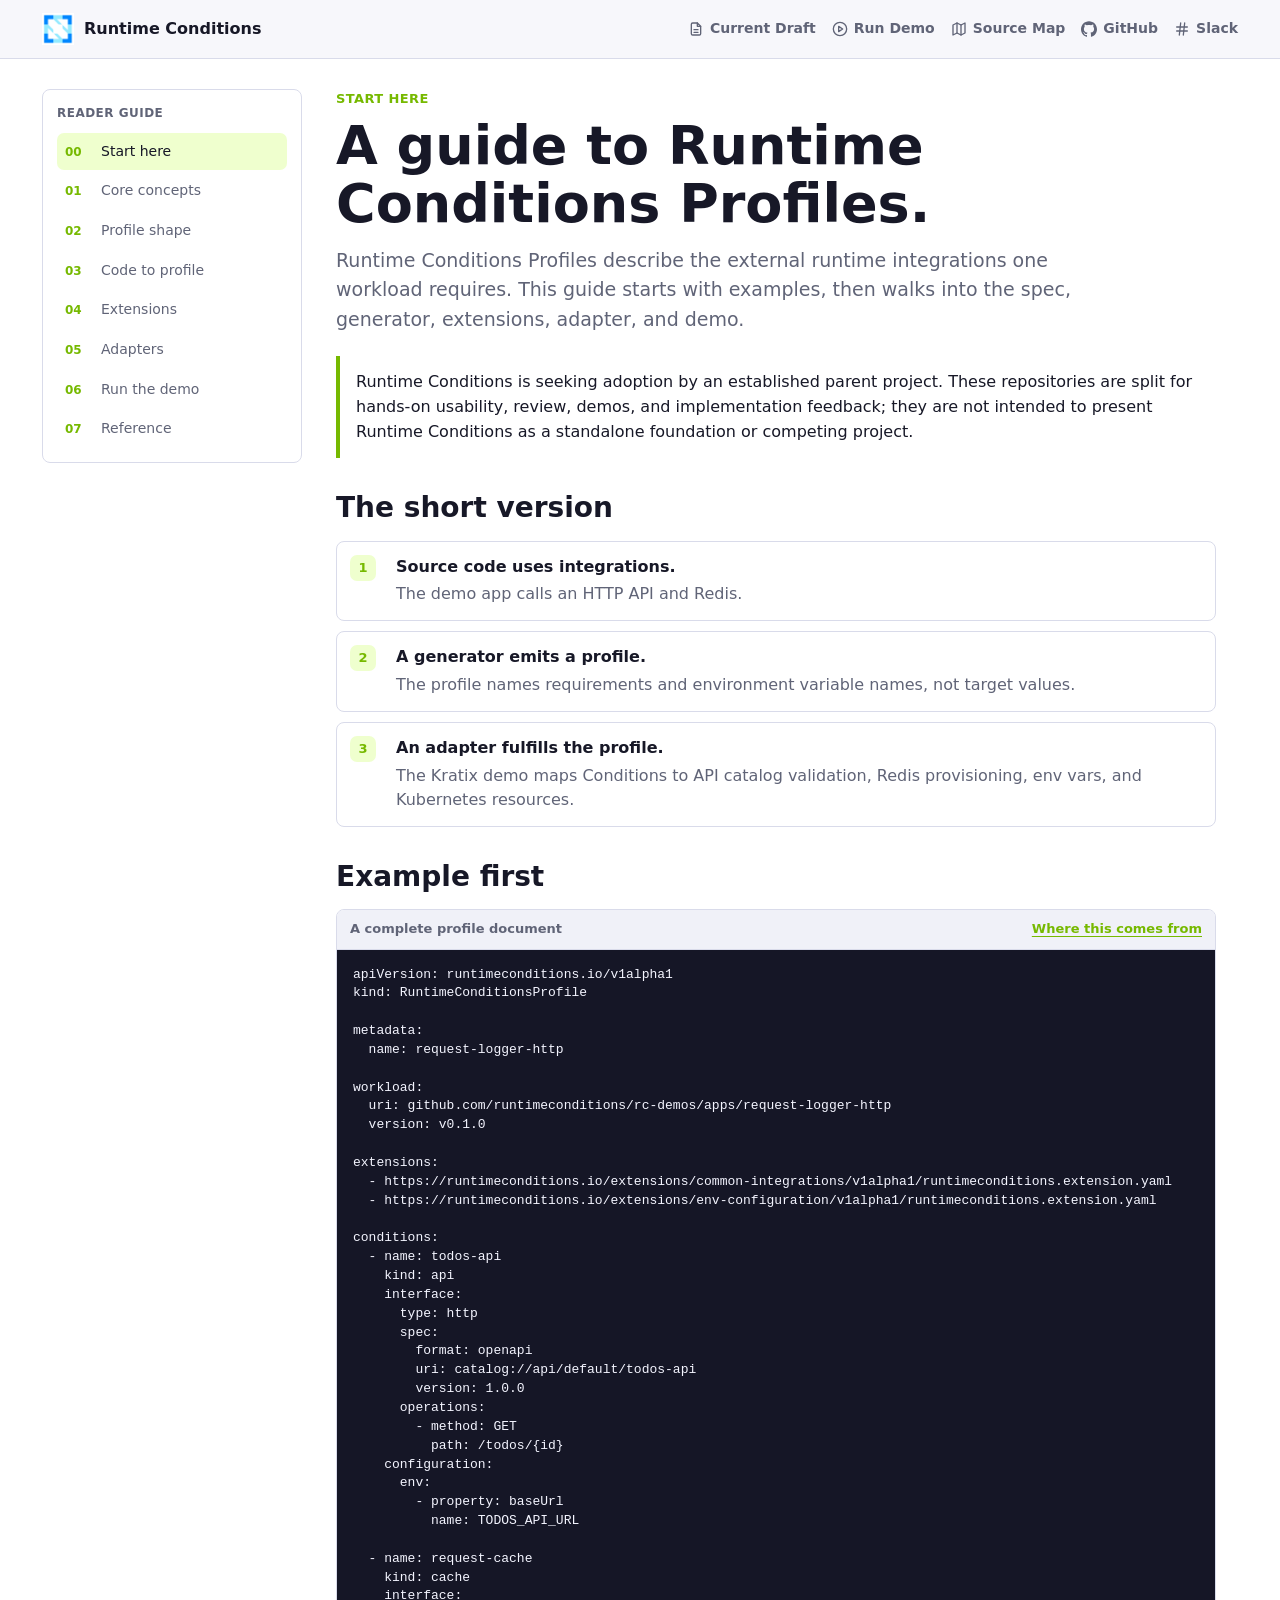
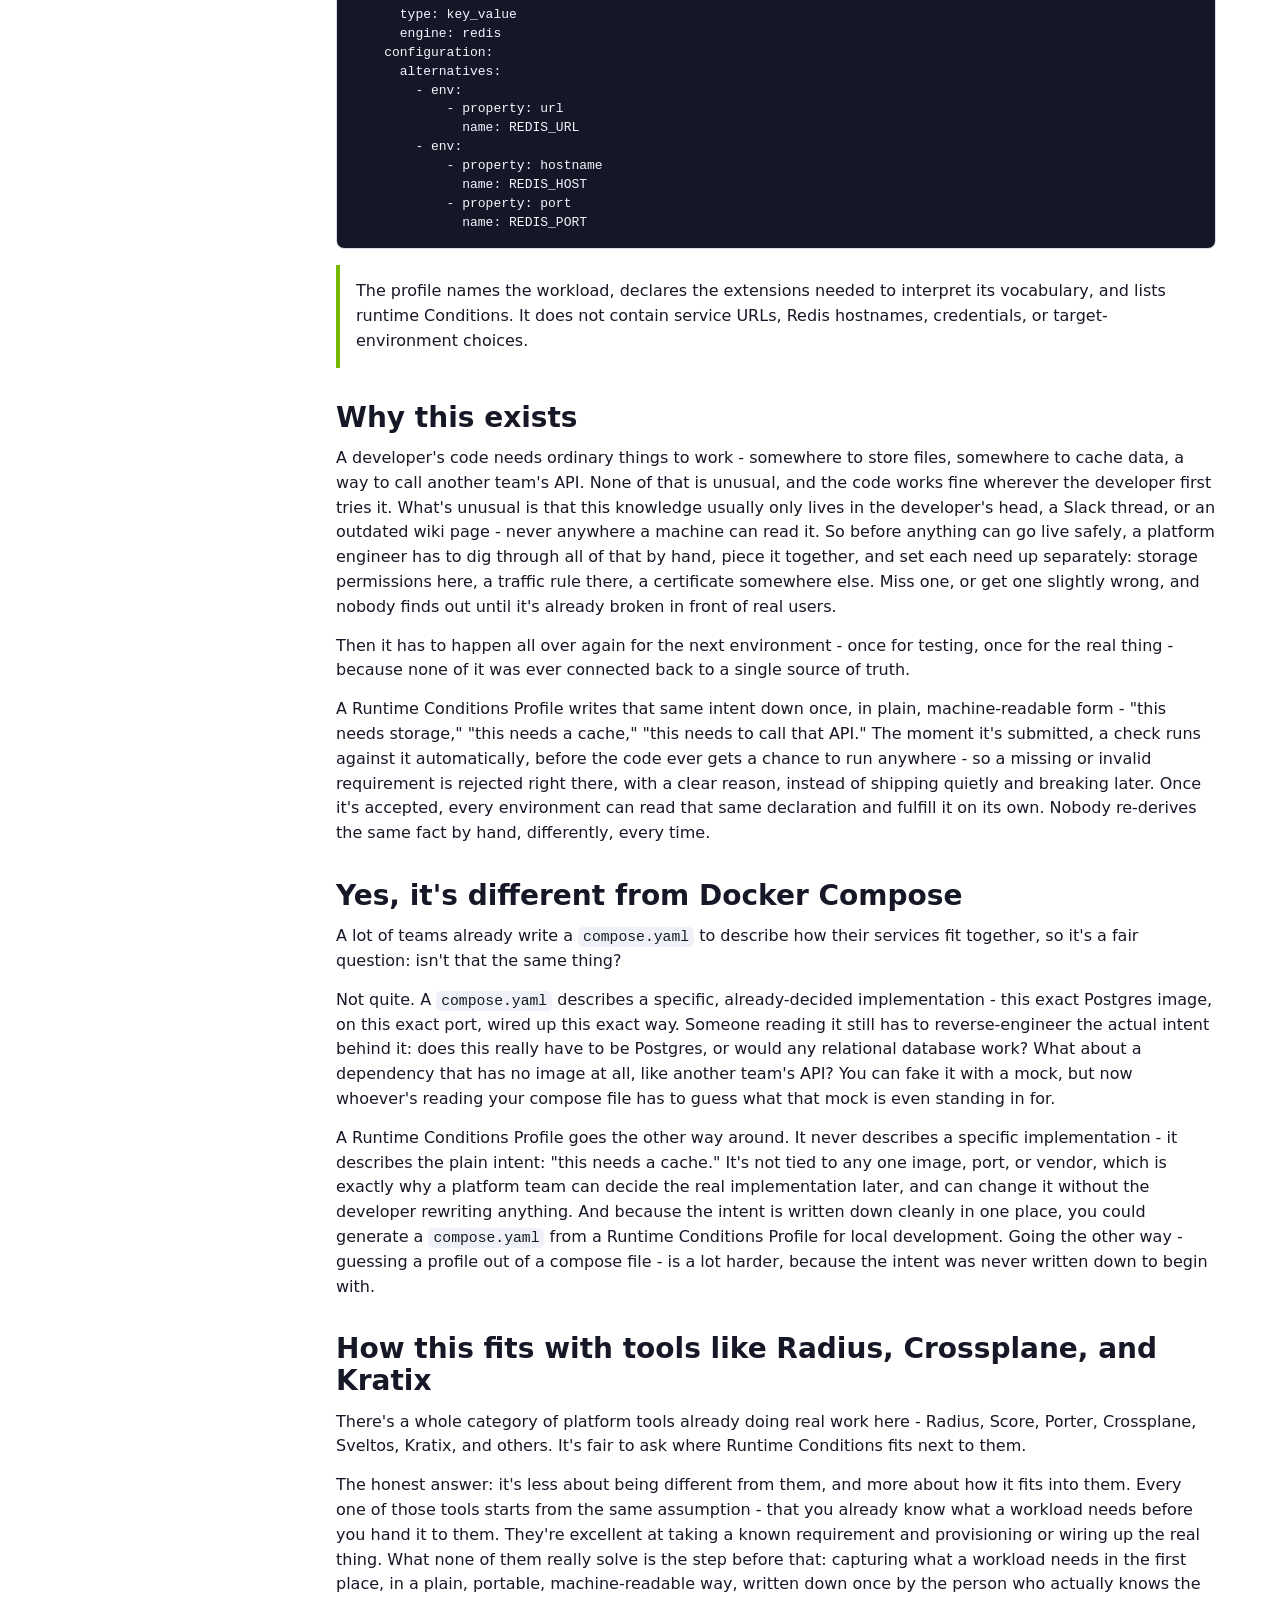
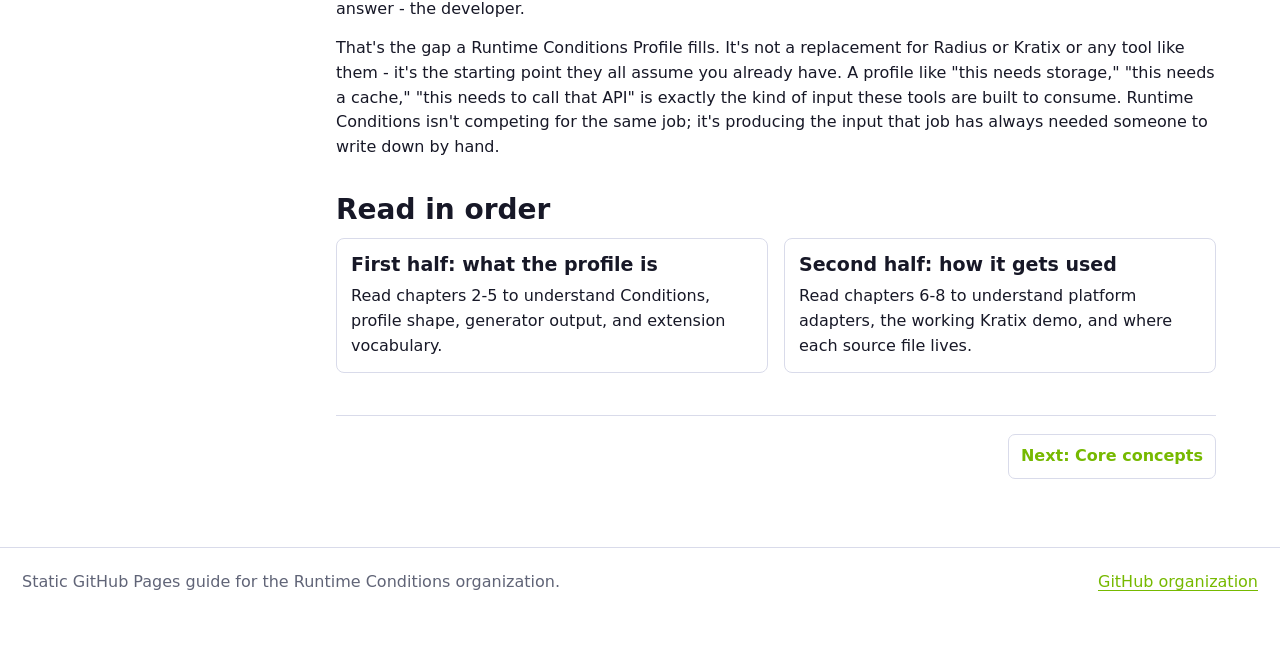
==== index.html @ 8dec8f98 "Add GitHub and Slack links and the CNCF logo to the header The header gains GitHub and Slack links n" ====
<!doctype html>
<html lang="en">
  <head>
    <meta charset="utf-8" />
    <meta name="viewport" content="width=device-width, initial-scale=1" />
    <title>Runtime Conditions Profile Guide</title>
    <meta name="description" content="Why Runtime Conditions exists, and a complete profile example, in one place." />
    <link rel="stylesheet" href="assets/styles.css" />
  </head>
  <body>
    <header class="site-header">
      <div class="header-inner">
        <a class="brand" href="index.html"><img class="brand-logo" src="assets/cncf-logo.png" width="32" height="32" alt="CNCF" /> Runtime Conditions</a>
        <nav class="top-links" aria-label="Top links">
          <a href="https://github.com/runtimeconditions/spec/blob/main/docs/sixth-draft.md" data-tip="Read the latest draft of the specification"><svg class="nav-icon" viewBox="0 0 24 24" width="16" height="16" fill="none" stroke="currentColor" stroke-width="2" stroke-linecap="round" stroke-linejoin="round" aria-hidden="true" focusable="false"><path d="M14 3H7a2 2 0 0 0-2 2v14a2 2 0 0 0 2 2h10a2 2 0 0 0 2-2V8z"/><path d="M14 3v5h5"/><path d="M9 13h6"/><path d="M9 17h6"/></svg><span>Current Draft</span></a>
          <a href="https://github.com/runtimeconditions/rc-demos/blob/main/README.md" data-tip="Run Runtime Conditions end to end on your own machine"><svg class="nav-icon" viewBox="0 0 24 24" width="16" height="16" fill="none" stroke="currentColor" stroke-width="2" stroke-linecap="round" stroke-linejoin="round" aria-hidden="true" focusable="false"><circle cx="12" cy="12" r="10"/><polygon points="10 8 16 12 10 16 10 8"/></svg><span>Run Demo</span></a>
          <a href="reference.html" data-tip="See where each part of this guide comes from in the source repositories"><svg class="nav-icon" viewBox="0 0 24 24" width="16" height="16" fill="none" stroke="currentColor" stroke-width="2" stroke-linecap="round" stroke-linejoin="round" aria-hidden="true" focusable="false"><path d="M3 6l6-3 6 3 6-3v15l-6 3-6-3-6 3z"/><path d="M9 3v15"/><path d="M15 6v15"/></svg><span>Source Map</span></a>
          <a href="https://github.com/runtimeconditions" data-tip="Browse the Runtime Conditions repositories on GitHub"><svg class="nav-icon" viewBox="0 0 24 24" width="16" height="16" fill="currentColor" aria-hidden="true" focusable="false"><path d="M12 .297c-6.63 0-12 5.373-12 12 0 5.303 3.438 9.8 8.205 11.385.6.113.82-.258.82-.577 0-.285-.01-1.04-.015-2.04-3.338.724-4.042-1.61-4.042-1.61C4.422 18.07 3.633 17.7 3.633 17.7c-1.087-.744.084-.729.084-.729 1.205.084 1.838 1.236 1.838 1.236 1.07 1.835 2.809 1.305 3.495.998.108-.776.417-1.305.76-1.605-2.665-.3-5.466-1.332-5.466-5.93 0-1.31.465-2.38 1.235-3.22-.135-.303-.54-1.523.105-3.176 0 0 1.005-.322 3.3 1.23.96-.267 1.98-.399 3-.405 1.02.006 2.04.138 3 .405 2.28-1.552 3.285-1.23 3.285-1.23.645 1.653.24 2.873.12 3.176.765.84 1.23 1.91 1.23 3.22 0 4.61-2.805 5.625-5.475 5.92.42.36.81 1.096.81 2.22 0 1.606-.015 2.896-.015 3.286 0 .315.21.69.825.57C20.565 22.092 24 17.592 24 12.297c0-6.627-5.373-12-12-12"/></svg><span>GitHub</span></a>
          <a href="https://cloud-native.slack.com/archives/C0C0R4M65FZ" data-tip="Join the conversation on the CNCF Slack"><svg class="nav-icon" viewBox="0 0 24 24" width="16" height="16" fill="none" stroke="currentColor" stroke-width="2" stroke-linecap="round" stroke-linejoin="round" aria-hidden="true" focusable="false"><path d="M4 9h16"/><path d="M4 15h16"/><path d="M10 3L8 21"/><path d="M16 3l-2 18"/></svg><span>Slack</span></a>
        </nav>
      </div>
    </header>

    <div class="guide-layout">
      <aside class="sidebar" aria-label="Guide chapters">
        <p class="sidebar-title">Reader Guide</p>
        <ol class="chapter-list">
          <li><a aria-current="page" href="index.html"><span class="num">00</span><span>Start here</span></a></li>
          <li><a href="concepts.html"><span class="num">01</span><span>Core concepts</span></a></li>
          <li><a href="spec.html"><span class="num">02</span><span>Profile shape</span></a></li>
          <li><a href="developers.html"><span class="num">03</span><span>Code to profile</span></a></li>
          <li><a href="extensions.html"><span class="num">04</span><span>Extensions</span></a></li>
          <li><a href="platform.html"><span class="num">05</span><span>Adapters</span></a></li>
          <li><a href="demo.html"><span class="num">06</span><span>Run the demo</span></a></li>
          <li><a href="reference.html"><span class="num">07</span><span>Reference</span></a></li>
        </ol>
      </aside>

      <main class="content">
        <p class="chapter-label">Start here</p>
        <h1 class="page-title">A guide to Runtime Conditions Profiles.</h1>
        <p class="intro">
          Runtime Conditions Profiles describe the external runtime integrations one workload requires. This guide starts with examples, then walks into the spec, generator, extensions, adapter, and demo.
        </p>
        <div class="note">
          <p>Runtime Conditions is seeking adoption by an established parent project. These repositories are split for hands-on usability, review, demos, and implementation feedback; they are not intended to present Runtime Conditions as a standalone foundation or competing project.</p>
        </div>

        <section class="section">
          <h2>The short version</h2>
          <ol class="step-list">
            <li><span class="step-num">1</span><div><strong>Source code uses integrations.</strong><span>The demo app calls an HTTP API and Redis.</span></div></li>
            <li><span class="step-num">2</span><div><strong>A generator emits a profile.</strong><span>The profile names requirements and environment variable names, not target values.</span></div></li>
            <li><span class="step-num">3</span><div><strong>An adapter fulfills the profile.</strong><span>The Kratix demo maps Conditions to API catalog validation, Redis provisioning, env vars, and Kubernetes resources.</span></div></li>
          </ol>
        </section>

        <section class="section">
          <h2>Example first</h2>
          <div class="example">
            <div class="example-title">
              <span>A complete profile document</span>
              <a href="developers.html">Where this comes from</a>
            </div>
            <pre><code>apiVersion: runtimeconditions.io/v1alpha1
kind: RuntimeConditionsProfile

metadata:
  name: request-logger-http

workload:
  uri: github.com/runtimeconditions/rc-demos/apps/request-logger-http
  version: v0.1.0

extensions:
  - https://runtimeconditions.io/extensions/common-integrations/v1alpha1/runtimeconditions.extension.yaml
  - https://runtimeconditions.io/extensions/env-configuration/v1alpha1/runtimeconditions.extension.yaml

conditions:
  - name: todos-api
    kind: api
    interface:
      type: http
      spec:
        format: openapi
        uri: catalog://api/default/todos-api
        version: 1.0.0
      operations:
        - method: GET
          path: /todos/{id}
    configuration:
      env:
        - property: baseUrl
          name: TODOS_API_URL

  - name: request-cache
    kind: cache
    interface:
      type: key_value
      engine: redis
    configuration:
      alternatives:
        - env:
            - property: url
              name: REDIS_URL
        - env:
            - property: hostname
              name: REDIS_HOST
            - property: port
              name: REDIS_PORT</code></pre>
          </div>
          <div class="note">
            <p>The profile names the workload, declares the extensions needed to interpret its vocabulary, and lists runtime Conditions. It does not contain service URLs, Redis hostnames, credentials, or target-environment choices.</p>
          </div>
        </section>

        <section class="section">
          <h2>Why this exists</h2>
          <p>
            A developer's code needs ordinary things to work - somewhere to store files, somewhere to cache data, a way to call another team's API. None of that is unusual, and the code works fine wherever the developer first tries it. What's unusual is that this knowledge usually only lives in the developer's head, a Slack thread, or an outdated wiki page - never anywhere a machine can read it. So before anything can go live safely, a platform engineer has to dig through all of that by hand, piece it together, and set each need up separately: storage permissions here, a traffic rule there, a certificate somewhere else. Miss one, or get one slightly wrong, and nobody finds out until it's already broken in front of real users.
          </p>
          <p>
            Then it has to happen all over again for the next environment - once for testing, once for the real thing - because none of it was ever connected back to a single source of truth.
          </p>
          <p>
            A Runtime Conditions Profile writes that same intent down once, in plain, machine-readable form - "this needs storage," "this needs a cache," "this needs to call that API." The moment it's submitted, a check runs against it automatically, before the code ever gets a chance to run anywhere - so a missing or invalid requirement is rejected right there, with a clear reason, instead of shipping quietly and breaking later. Once it's accepted, every environment can read that same declaration and fulfill it on its own. Nobody re-derives the same fact by hand, differently, every time.
          </p>
        </section>

        <section class="section">
          <h2>Yes, it's different from Docker Compose</h2>
          <p>
            A lot of teams already write a <code>compose.yaml</code> to describe how their services fit together, so it's a fair question: isn't that the same thing?
          </p>
          <p>
            Not quite. A <code>compose.yaml</code> describes a specific, already-decided implementation - this exact Postgres image, on this exact port, wired up this exact way. Someone reading it still has to reverse-engineer the actual intent behind it: does this really have to be Postgres, or would any relational database work? What about a dependency that has no image at all, like another team's API? You can fake it with a mock, but now whoever's reading your compose file has to guess what that mock is even standing in for.
          </p>
          <p>
            A Runtime Conditions Profile goes the other way around. It never describes a specific implementation - it describes the plain intent: "this needs a cache." It's not tied to any one image, port, or vendor, which is exactly why a platform team can decide the real implementation later, and can change it without the developer rewriting anything. And because the intent is written down cleanly in one place, you could generate a <code>compose.yaml</code> from a Runtime Conditions Profile for local development. Going the other way - guessing a profile out of a compose file - is a lot harder, because the intent was never written down to begin with.
          </p>
        </section>

        <section class="section">
          <h2>How this fits with tools like Radius, Crossplane, and Kratix</h2>
          <p>
            There's a whole category of platform tools already doing real work here - Radius, Score, Porter, Crossplane, Sveltos, Kratix, and others. It's fair to ask where Runtime Conditions fits next to them.
          </p>
          <p>
            The honest answer: it's less about being different from them, and more about how it fits into them. Every one of those tools starts from the same assumption - that you already know what a workload needs before you hand it to them. They're excellent at taking a known requirement and provisioning or wiring up the real thing. What none of them really solve is the step before that: capturing what a workload needs in the first place, in a plain, portable, machine-readable way, written down once by the person who actually knows the answer - the developer.
          </p>
          <p>
            That's the gap a Runtime Conditions Profile fills. It's not a replacement for Radius or Kratix or any tool like them - it's the starting point they all assume you already have. A profile like "this needs storage," "this needs a cache," "this needs to call that API" is exactly the kind of input these tools are built to consume. Runtime Conditions isn't competing for the same job; it's producing the input that job has always needed someone to write down by hand.
          </p>
        </section>

        <section class="section">
          <h2>Read in order</h2>
          <div class="two-col">
            <div class="mini-card">
              <h3>First half: what the profile is</h3>
              <p>Read chapters 2-5 to understand Conditions, profile shape, generator output, and extension vocabulary.</p>
            </div>
            <div class="mini-card">
              <h3>Second half: how it gets used</h3>
              <p>Read chapters 6-8 to understand platform adapters, the working Kratix demo, and where each source file lives.</p>
            </div>
          </div>
        </section>

        <nav class="page-nav" aria-label="Page navigation">
          <span></span>
          <a href="concepts.html">Next: Core concepts</a>
        </nav>
      </main>
    </div>

    <footer class="footer">
      <div class="footer-inner">
        <span>Static GitHub Pages guide for the Runtime Conditions organization.</span>
        <a href="https://github.com/runtimeconditions">GitHub organization</a>
      </div>
    </footer>
    <script src="assets/syntax.js" defer></script>
  </body>
</html>
---- assets/styles.css ----
:root {
  color-scheme: light;
  /* --bg: #f7f7fb; */
  --surface: #ffffff;
  --surface-2: #f0f1f8;
  --ink: #171827;
  --muted: #606477;
  --line: #d9dbea;
  --accent: #76b900;
  --accent-2: #4f8f00;
  --accent-soft: #efffce;
  --accent-ink: #173300;
  --code-bg: #151626;
  --code-ink: #f4f5ff;
  --code-key: #8bd3ff;
  --code-string: #ffd38a;
  --code-value: #a7f3c6;
  --code-comment: #858ba8;
  --code-keyword: #c7a4ff;
  --code-type: #7dd3fc;
  --code-func: #f0abfc;
  --radius: 8px;
  font-family:
    Inter, ui-sans-serif, system-ui, -apple-system, BlinkMacSystemFont, "Segoe UI",
    sans-serif;
}

* {
  box-sizing: border-box;
}

html {
  scroll-behavior: smooth;
}

body {
  margin: 0;
  background: var(--bg);
  color: var(--ink);
  line-height: 1.55;
}

a {
  color: var(--accent);
  text-decoration-thickness: 1px;
  text-underline-offset: 3px;
}

a:hover {
  color: var(--accent-2);
}

.site-header {
  border-bottom: 1px solid var(--line);
  background: rgba(247, 247, 251, 0.96);
  backdrop-filter: blur(10px);
  position: sticky;
  top: 0;
  z-index: 20;
}

.header-inner {
  max-width: 1240px;
  margin: 0 auto;
  padding: 13px 22px;
  display: flex;
  align-items: center;
  justify-content: space-between;
  gap: 18px;
}

.brand {
  display: inline-flex;
  align-items: center;
  gap: 10px;
  color: var(--ink);
  font-weight: 760;
  text-decoration: none;
  white-space: nowrap;
}

.brand-logo {
  width: 32px;
  height: 32px;
  display: block;
  flex: none;
}

.top-links {
  display: flex;
  flex-wrap: wrap;
  justify-content: flex-end;
  gap: 8px 16px;
  font-size: 14px;
}

.top-links a {
  position: relative;
  display: inline-flex;
  align-items: center;
  gap: 6px;
  color: var(--muted);
  font-weight: 650;
  text-decoration: none;
}

.top-links a:hover,
.top-links a:focus-visible {
  color: var(--accent-2);
}

.nav-icon {
  flex: none;
}

.top-links a[data-tip]::after {
  content: attr(data-tip);
  position: absolute;
  top: calc(100% + 10px);
  right: 0;
  width: max-content;
  max-width: 240px;
  padding: 7px 10px;
  border-radius: var(--radius);
  background: var(--code-bg);
  color: var(--code-ink);
  font-size: 12.5px;
  font-weight: 500;
  line-height: 1.4;
  text-align: left;
  box-shadow: 0 6px 20px rgba(21, 22, 38, 0.22);
  opacity: 0;
  transform: translateY(-4px);
  pointer-events: none;
  transition: opacity 0.14s ease, transform 0.14s ease;
}

.top-links a[data-tip]:hover::after,
.top-links a[data-tip]:focus-visible::after {
  opacity: 1;
  transform: none;
}

@media (hover: none) {
  .top-links a[data-tip]::after {
    display: none;
  }
}

@media (prefers-reduced-motion: reduce) {
  .top-links a[data-tip]::after {
    transition: none;
  }
}

.guide-layout {
  max-width: 1240px;
  margin: 0 auto;
  display: grid;
  grid-template-columns: 260px minmax(0, 1fr);
  gap: 34px;
  padding: 30px 22px 68px;
}

.sidebar {
  position: sticky;
  top: 74px;
  align-self: start;
  border: 1px solid var(--line);
  border-radius: var(--radius);
  background: var(--surface);
  padding: 14px;
}

.sidebar-title {
  margin: 0 0 10px;
  color: var(--muted);
  font-size: 12px;
  font-weight: 780;
  letter-spacing: 0.04em;
  text-transform: uppercase;
}

.chapter-list {
  list-style: none;
  padding: 0;
  margin: 0;
  display: grid;
  gap: 2px;
}

.chapter-list a {
  display: grid;
  grid-template-columns: 28px 1fr;
  align-items: baseline;
  gap: 8px;
  padding: 8px;
  border-radius: 7px;
  color: var(--muted);
  text-decoration: none;
  font-size: 14px;
}

.chapter-list a:hover,
.chapter-list a[aria-current="page"] {
  background: var(--accent-soft);
  color: var(--ink);
}

.chapter-list .num {
  color: var(--accent);
  font-weight: 780;
  font-size: 12px;
}

.content {
  max-width: 880px;
}

.chapter-label {
  margin: 0 0 8px;
  color: var(--accent);
  font-size: 13px;
  font-weight: 780;
  letter-spacing: 0.03em;
  text-transform: uppercase;
}

.page-title {
  margin: 0 0 12px;
  font-size: clamp(34px, 5vw, 54px);
  line-height: 1.08;
  letter-spacing: 0;
}

.intro {
  margin: 0 0 22px;
  color: var(--muted);
  font-size: 19px;
  max-width: 760px;
}

.section {
  margin: 34px 0;
}

.section h2 {
  margin: 0 0 12px;
  font-size: 28px;
  line-height: 1.15;
  letter-spacing: 0;
}

.section h3 {
  margin: 0 0 8px;
  font-size: 19px;
  line-height: 1.2;
  letter-spacing: 0;
}

p {
  margin: 0 0 14px;
}

.short {
  color: var(--muted);
  max-width: 720px;
}

.example {
  margin: 16px 0;
  border: 1px solid var(--line);
  border-radius: var(--radius);
  overflow: hidden;
  background: var(--surface);
}

.example-title {
  display: flex;
  justify-content: space-between;
  align-items: center;
  gap: 12px;
  padding: 9px 13px;
  border-bottom: 1px solid var(--line);
  background: var(--surface-2);
  color: var(--muted);
  font-size: 13px;
  font-weight: 760;
}

.example-title a {
  font-weight: 650;
}

pre {
  margin: 0;
  padding: 16px;
  overflow-x: auto;
  background: var(--code-bg);
  color: var(--code-ink);
  font-size: 13px;
  line-height: 1.45;
}

pre .tok-key,
pre .tok-func {
  color: var(--code-key);
}

pre .tok-string {
  color: var(--code-string);
}

pre .tok-value {
  color: var(--code-value);
}

pre .tok-comment {
  color: var(--code-comment);
  font-style: italic;
}

pre .tok-keyword {
  color: var(--code-keyword);
}

pre .tok-type {
  color: var(--code-type);
}

pre .tok-command {
  color: var(--code-func);
}

code {
  font-family:
    "SFMono-Regular", Consolas, "Liberation Mono", Menlo, ui-monospace, monospace;
}

:not(pre) > code {
  padding: 2px 5px;
  border-radius: 5px;
  background: var(--surface-2);
  color: var(--ink);
  font-size: 0.92em;
}

.note {
  border-left: 4px solid var(--accent);
  border-radius: 0 var(--radius) var(--radius) 0;
  background: var(--surface);
  padding: 14px 16px;
}

.note p:last-child {
  margin-bottom: 0;
}

.step-list {
  list-style: none;
  margin: 16px 0;
  padding: 0;
  display: grid;
  gap: 10px;
}

.step-list li {
  display: grid;
  grid-template-columns: 34px 1fr;
  gap: 12px;
  align-items: start;
  border: 1px solid var(--line);
  border-radius: var(--radius);
  background: var(--surface);
  padding: 13px;
}

.step-list .step-num {
  display: grid;
  place-items: center;
  width: 26px;
  height: 26px;
  border-radius: 7px;
  background: var(--accent-soft);
  color: var(--accent);
  font-weight: 780;
  font-size: 13px;
}

.step-list strong {
  display: block;
  margin-bottom: 3px;
}

.step-list span {
  color: var(--muted);
}

.two-col {
  display: grid;
  grid-template-columns: repeat(2, minmax(0, 1fr));
  gap: 16px;
}

.mini-card {
  border: 1px solid var(--line);
  border-radius: var(--radius);
  background: var(--surface);
  padding: 14px;
}

.mini-card strong {
  display: block;
  margin-bottom: 6px;
}

.mini-card span {
  color: var(--muted);
}

.mini-card p:last-child {
  margin-bottom: 0;
}

.horizontal-list {
  list-style: none;
  margin: 16px 0;
  padding: 0;
  display: grid;
  grid-template-columns: repeat(3, minmax(0, 1fr));
  gap: 14px;
}

.table-wrap {
  overflow-x: auto;
  border: 1px solid var(--line);
  border-radius: var(--radius);
  background: var(--surface);
}

table {
  width: 100%;
  border-collapse: collapse;
  min-width: 680px;
}

th,
td {
  padding: 11px 13px;
  border-bottom: 1px solid var(--line);
  text-align: left;
  vertical-align: top;
}

th {
  background: var(--surface-2);
  font-size: 12px;
  letter-spacing: 0.03em;
  text-transform: uppercase;
}

tr:last-child td {
  border-bottom: 0;
}

.link-list {
  display: grid;
  gap: 8px;
  margin: 12px 0 0;
  padding: 0;
  list-style: none;
}

.link-list a {
  display: block;
  padding: 10px 12px;
  border: 1px solid var(--line);
  border-radius: 7px;
  background: var(--surface);
  text-decoration: none;
  font-weight: 680;
}

.page-nav {
  display: flex;
  justify-content: space-between;
  gap: 14px;
  margin-top: 42px;
  padding-top: 18px;
  border-top: 1px solid var(--line);
}

.page-nav a {
  display: inline-flex;
  min-height: 40px;
  align-items: center;
  border: 1px solid var(--line);
  border-radius: 7px;
  background: var(--surface);
  padding: 9px 12px;
  text-decoration: none;
  font-weight: 730;
}

.footer {
  border-top: 1px solid var(--line);
  color: var(--muted);
  padding: 22px;
}

.footer-inner {
  max-width: 1240px;
  margin: 0 auto;
  display: flex;
  justify-content: space-between;
  gap: 14px;
  flex-wrap: wrap;
}

@media (max-width: 920px) {
  .header-inner {
    align-items: flex-start;
    flex-direction: column;
  }

  .top-links {
    justify-content: flex-start;
  }

  .guide-layout {
    grid-template-columns: 1fr;
    gap: 22px;
  }

  .sidebar {
    position: static;
  }

  .chapter-list {
    grid-template-columns: repeat(2, minmax(0, 1fr));
  }

  .two-col {
    grid-template-columns: 1fr;
  }

  .horizontal-list {
    grid-template-columns: 1fr;
  }

}

@media (max-width: 560px) {
  .header-inner,
  .guide-layout,
  .footer {
    padding-left: 14px;
    padding-right: 14px;
  }

  .chapter-list {
    grid-template-columns: 1fr;
  }

  .page-title {
    font-size: 34px;
  }

  .intro {
    font-size: 17px;
  }

  .page-nav {
    flex-direction: column;
  }
}
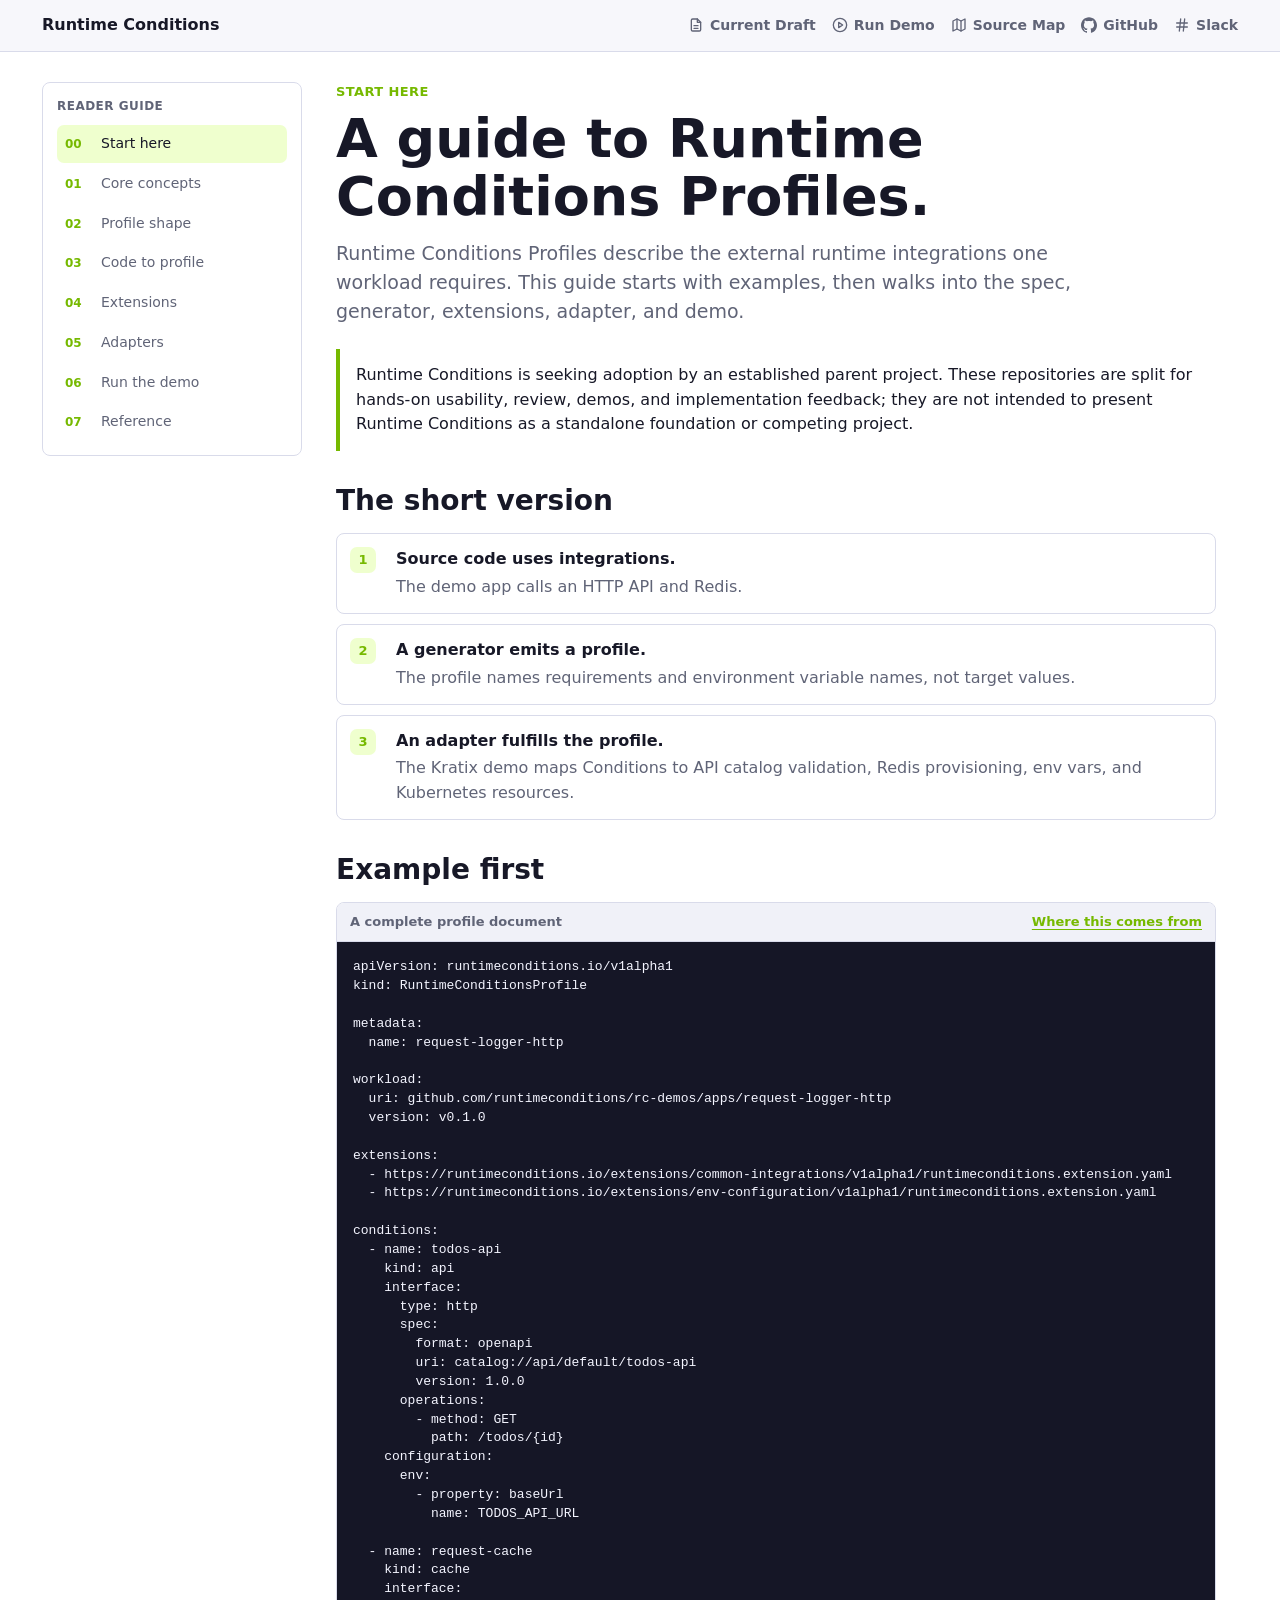
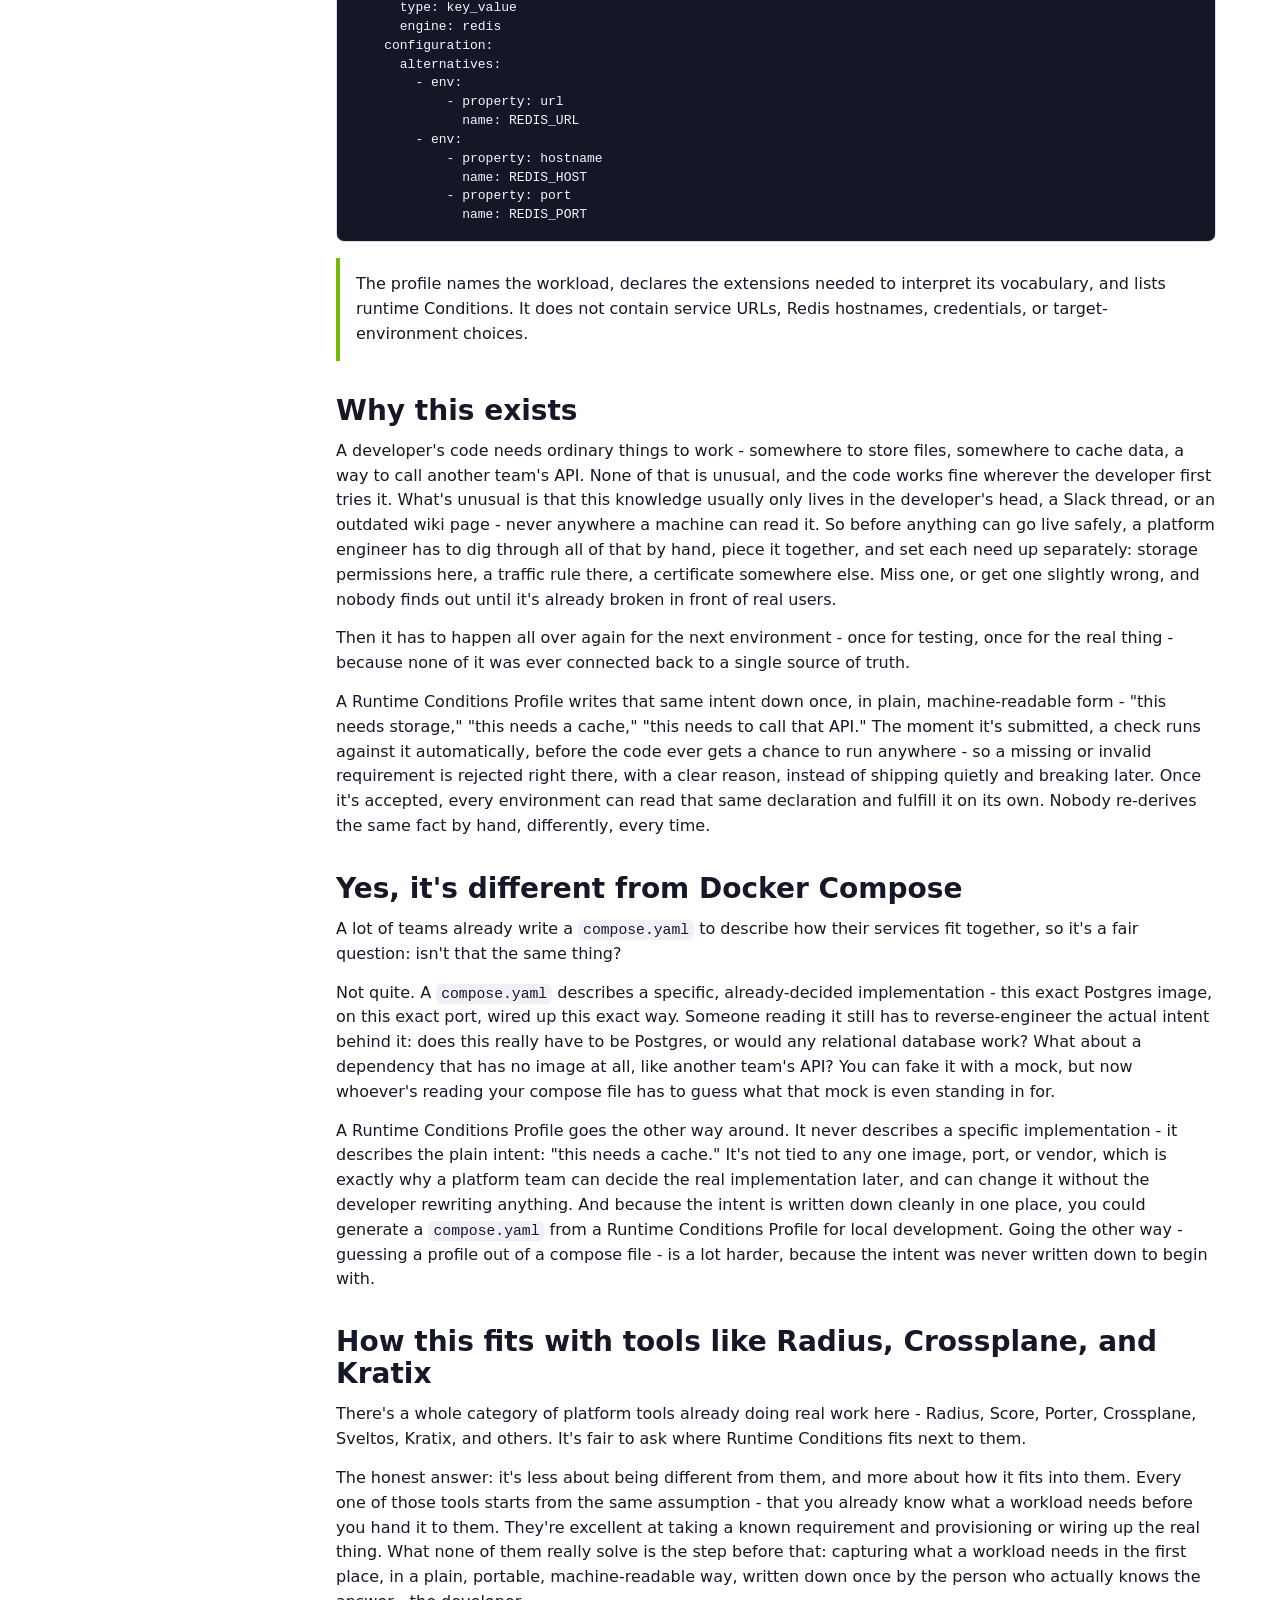
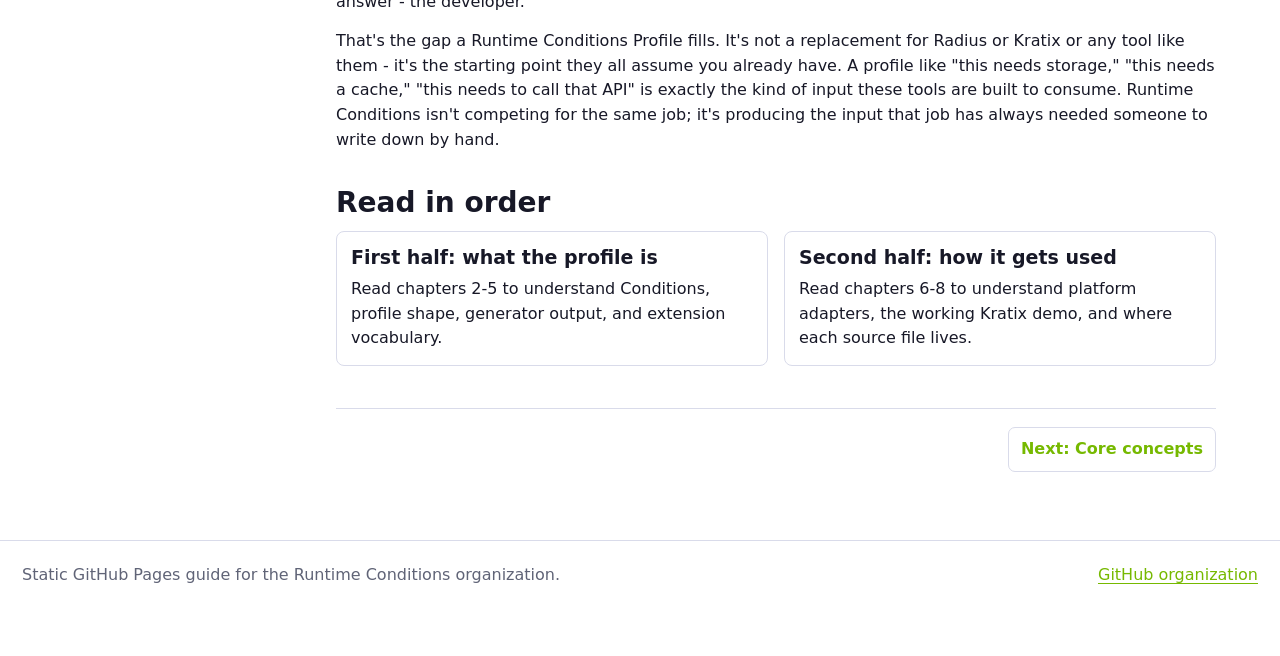
==== commit 88f04643: "Remove the CNCF logo from the header The header shows just the site name beside the links.  Signed-o" ====
--- a/index.html
+++ b/index.html
@@ -10,7 +10,7 @@
   <body>
     <header class="site-header">
       <div class="header-inner">
-        <a class="brand" href="index.html"><img class="brand-logo" src="assets/cncf-logo.png" width="32" height="32" alt="CNCF" /> Runtime Conditions</a>
+        <a class="brand" href="index.html">Runtime Conditions</a>
         <nav class="top-links" aria-label="Top links">
           <a href="https://github.com/runtimeconditions/spec/blob/main/docs/sixth-draft.md" data-tip="Read the latest draft of the specification"><svg class="nav-icon" viewBox="0 0 24 24" width="16" height="16" fill="none" stroke="currentColor" stroke-width="2" stroke-linecap="round" stroke-linejoin="round" aria-hidden="true" focusable="false"><path d="M14 3H7a2 2 0 0 0-2 2v14a2 2 0 0 0 2 2h10a2 2 0 0 0 2-2V8z"/><path d="M14 3v5h5"/><path d="M9 13h6"/><path d="M9 17h6"/></svg><span>Current Draft</span></a>
           <a href="https://github.com/runtimeconditions/rc-demos/blob/main/README.md" data-tip="Run Runtime Conditions end to end on your own machine"><svg class="nav-icon" viewBox="0 0 24 24" width="16" height="16" fill="none" stroke="currentColor" stroke-width="2" stroke-linecap="round" stroke-linejoin="round" aria-hidden="true" focusable="false"><circle cx="12" cy="12" r="10"/><polygon points="10 8 16 12 10 16 10 8"/></svg><span>Run Demo</span></a>
--- a/assets/styles.css
+++ b/assets/styles.css
@@ -79,13 +79,6 @@
   white-space: nowrap;
 }
 
-.brand-logo {
-  width: 32px;
-  height: 32px;
-  display: block;
-  flex: none;
-}
-
 .top-links {
   display: flex;
   flex-wrap: wrap;
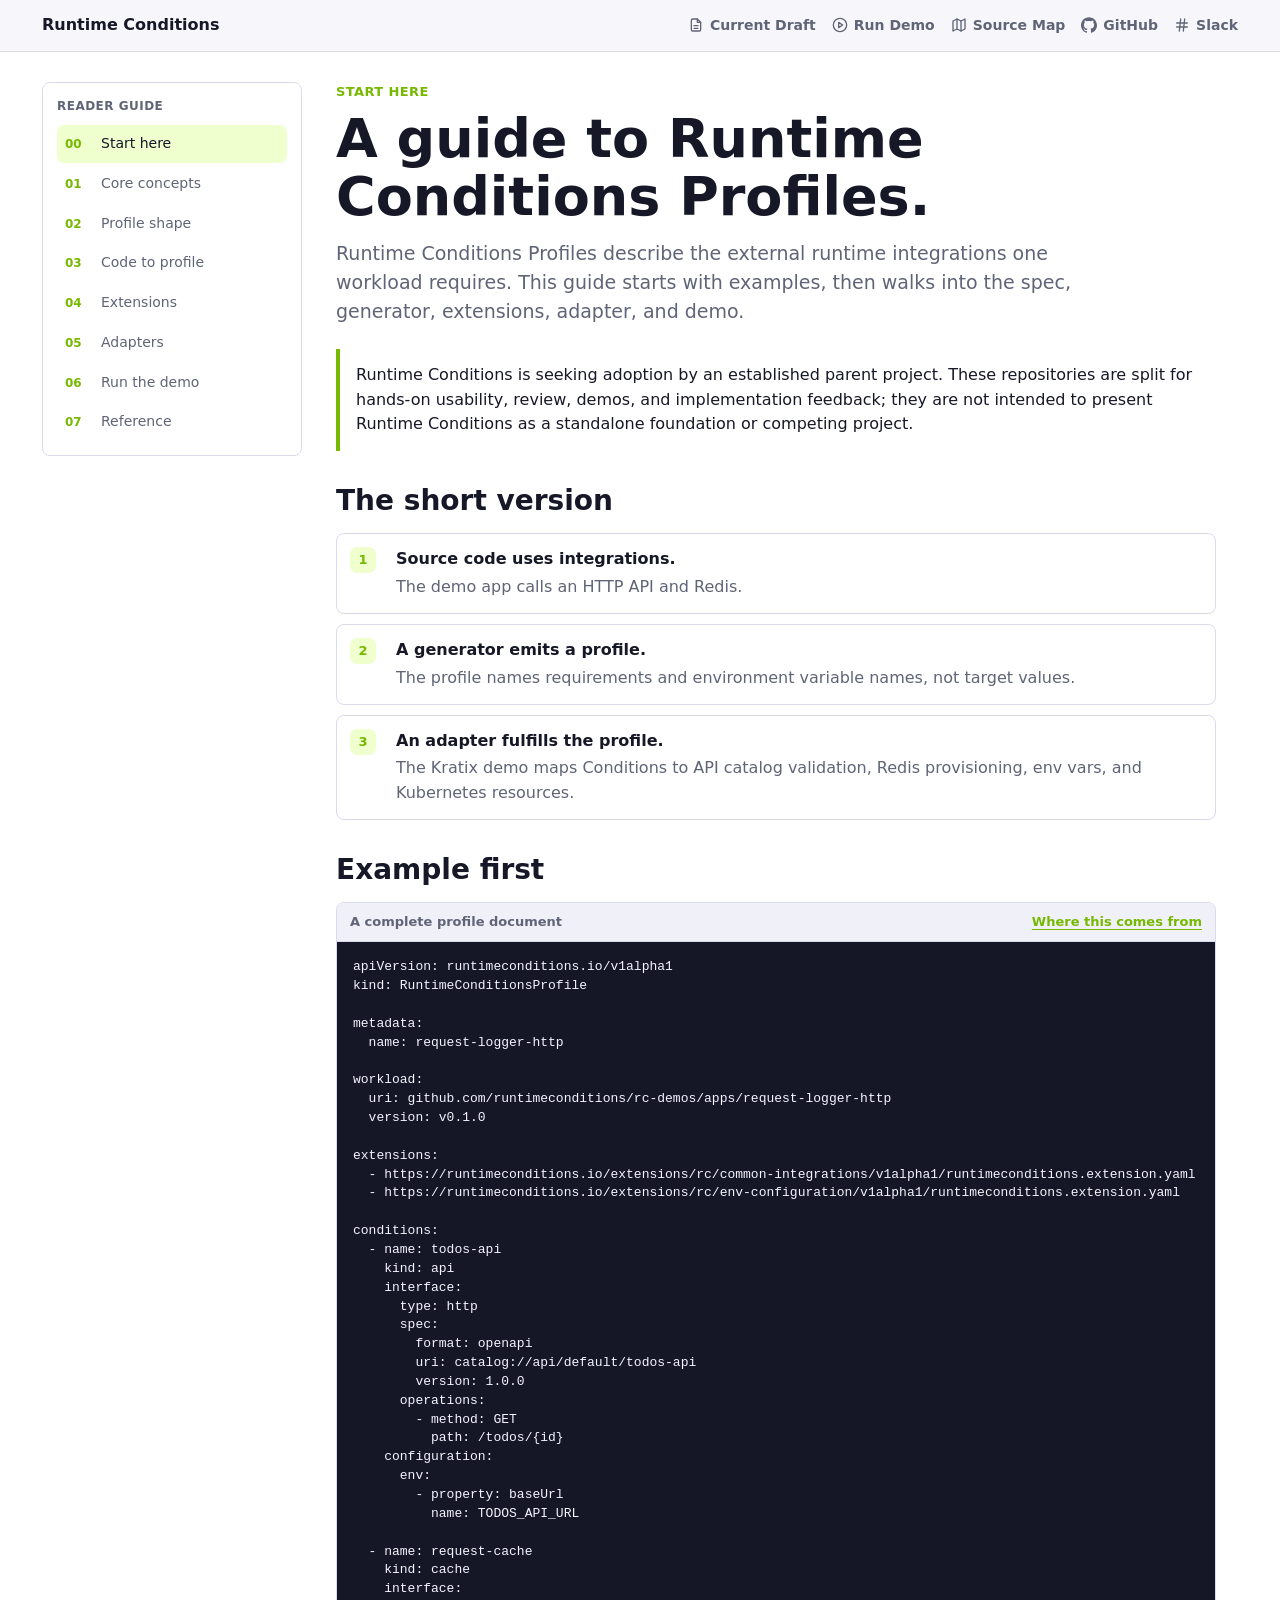
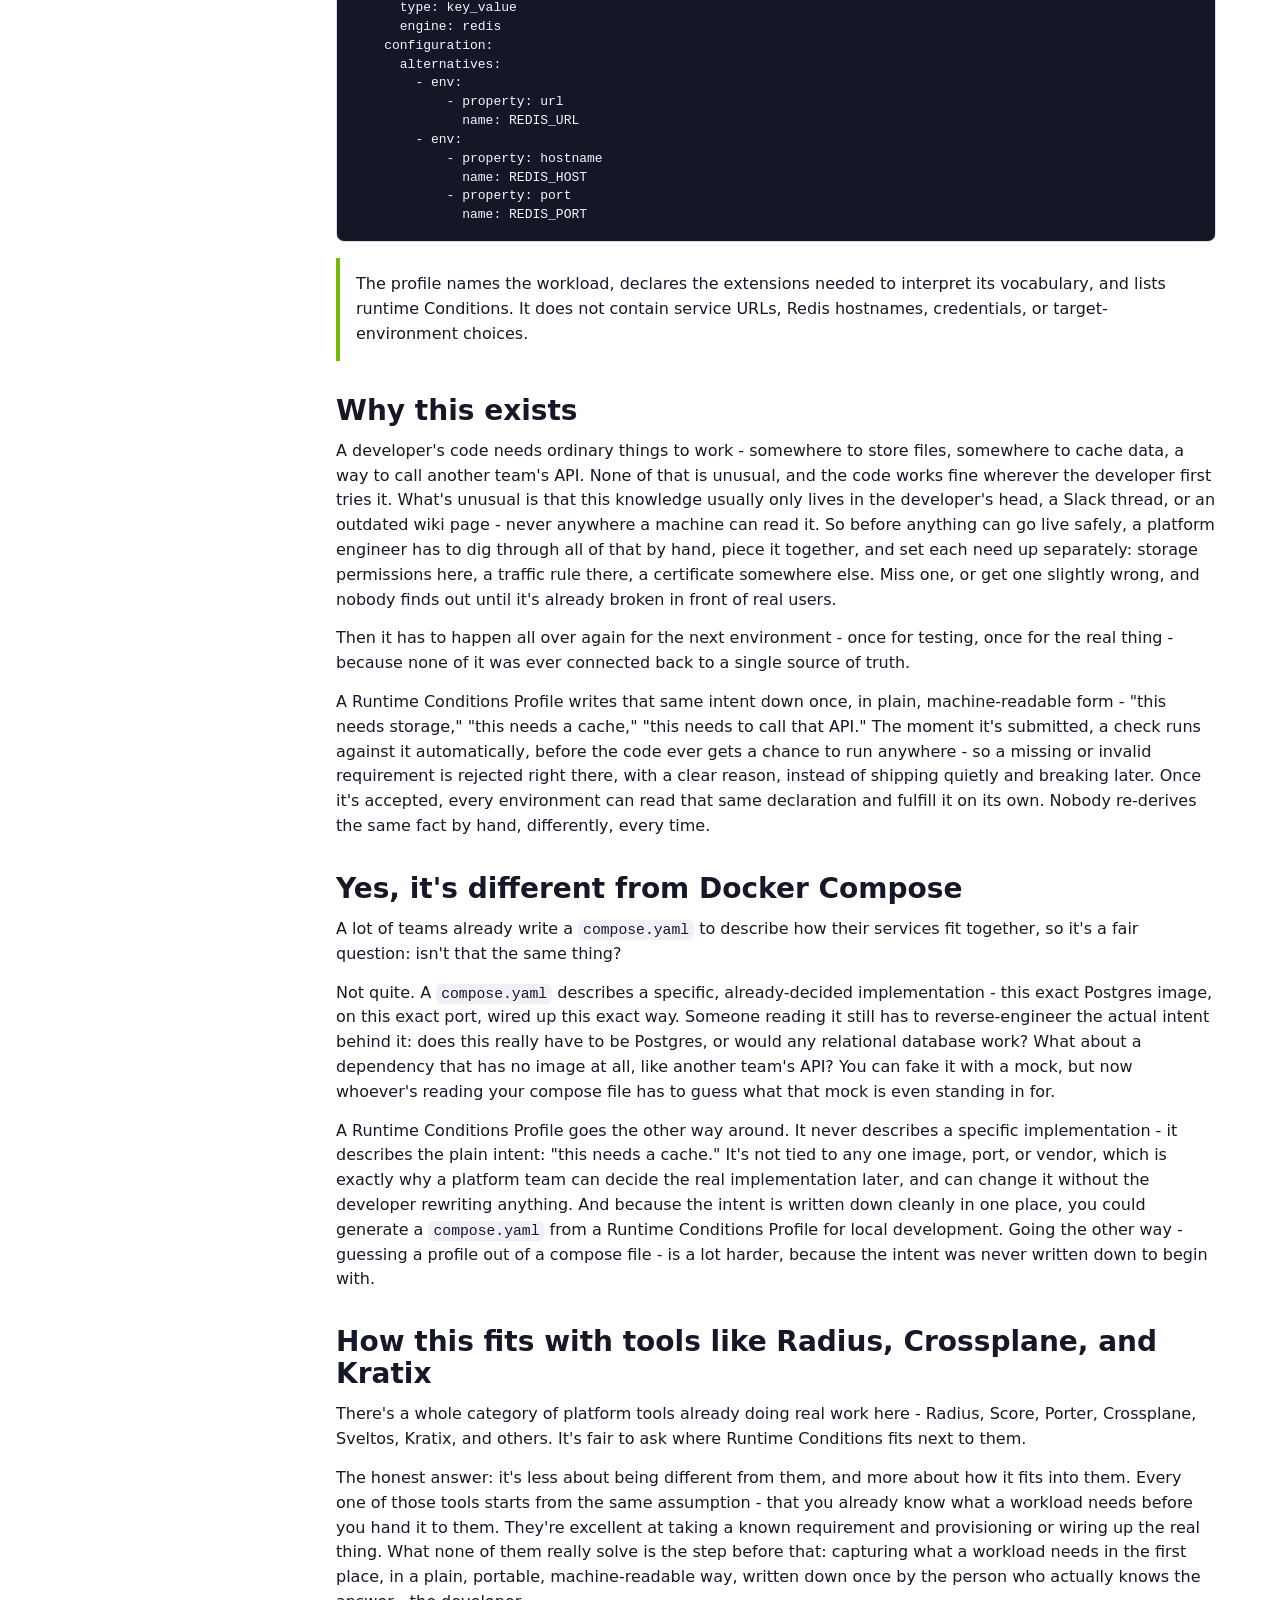
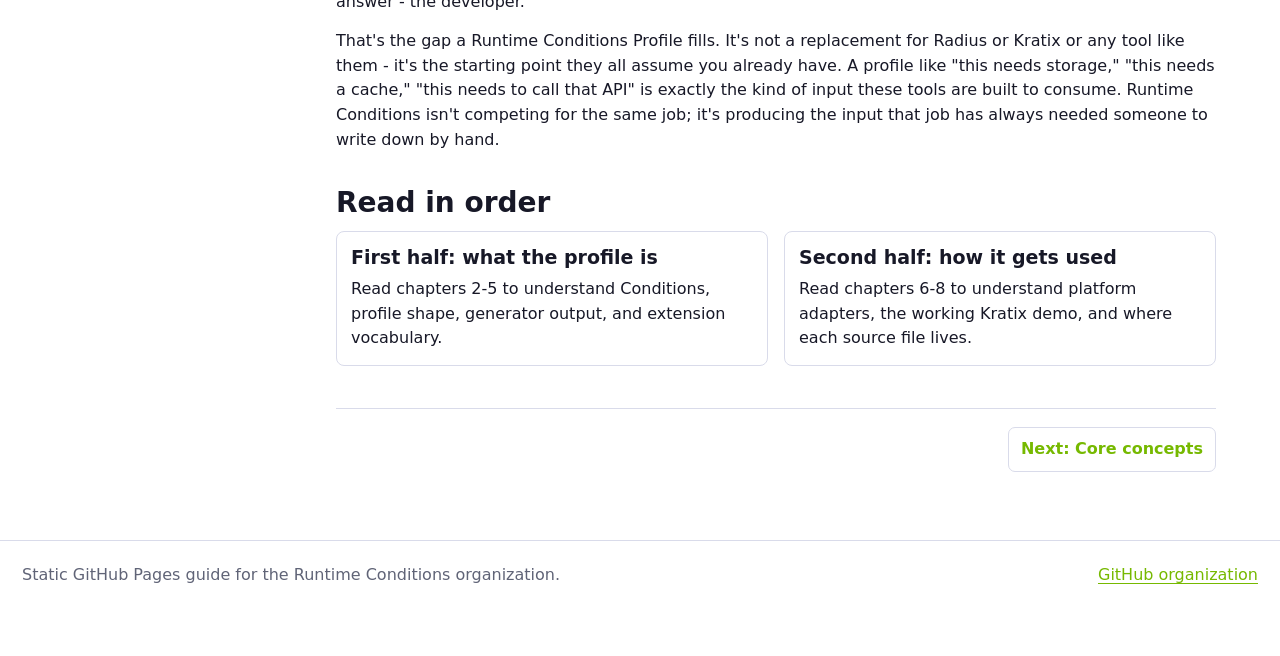
==== commit 4c8b8795: "Point the examples at the /rc/ extension ids and the runtimeconditions.io/x/rc Go modules The common" ====
--- a/index.html
+++ b/index.html
@@ -73,8 +73,8 @@
   version: v0.1.0
 
 extensions:
-  - https://runtimeconditions.io/extensions/common-integrations/v1alpha1/runtimeconditions.extension.yaml
-  - https://runtimeconditions.io/extensions/env-configuration/v1alpha1/runtimeconditions.extension.yaml
+  - https://runtimeconditions.io/extensions/rc/common-integrations/v1alpha1/runtimeconditions.extension.yaml
+  - https://runtimeconditions.io/extensions/rc/env-configuration/v1alpha1/runtimeconditions.extension.yaml
 
 conditions:
   - name: todos-api
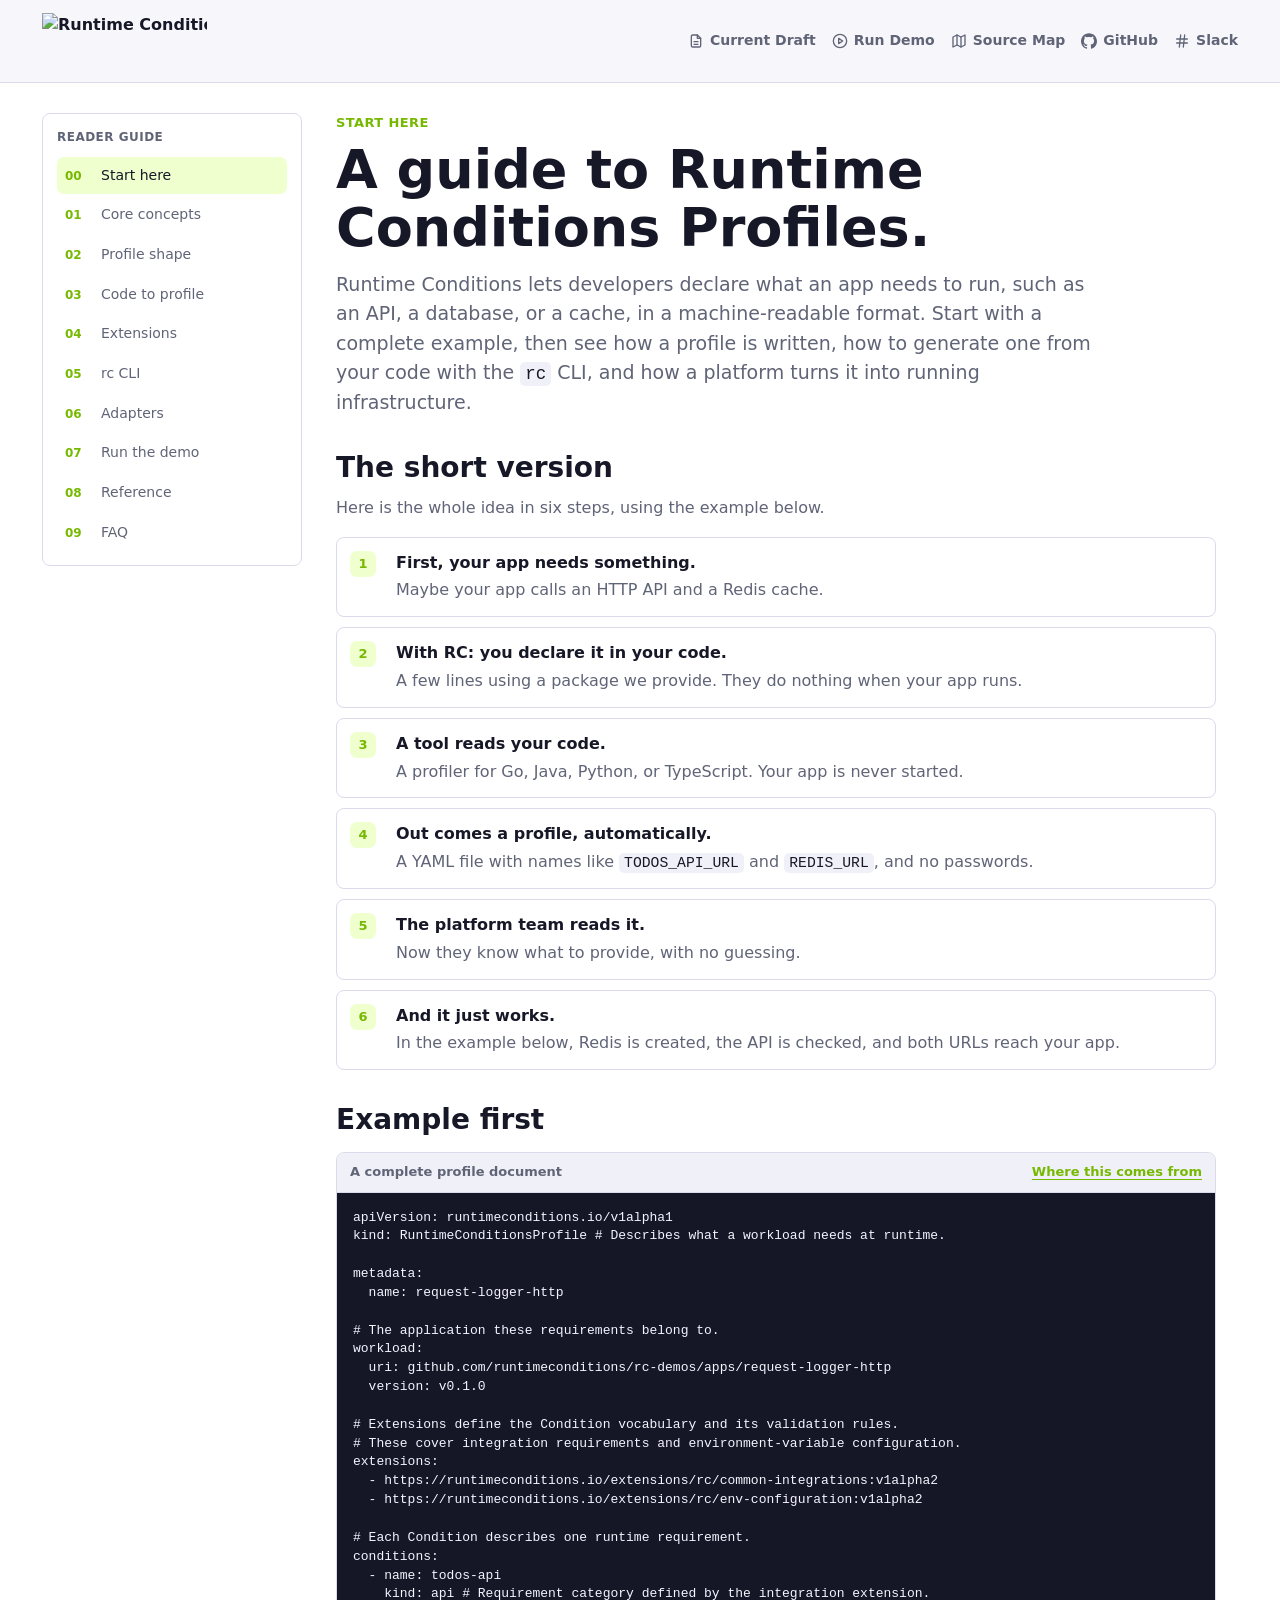
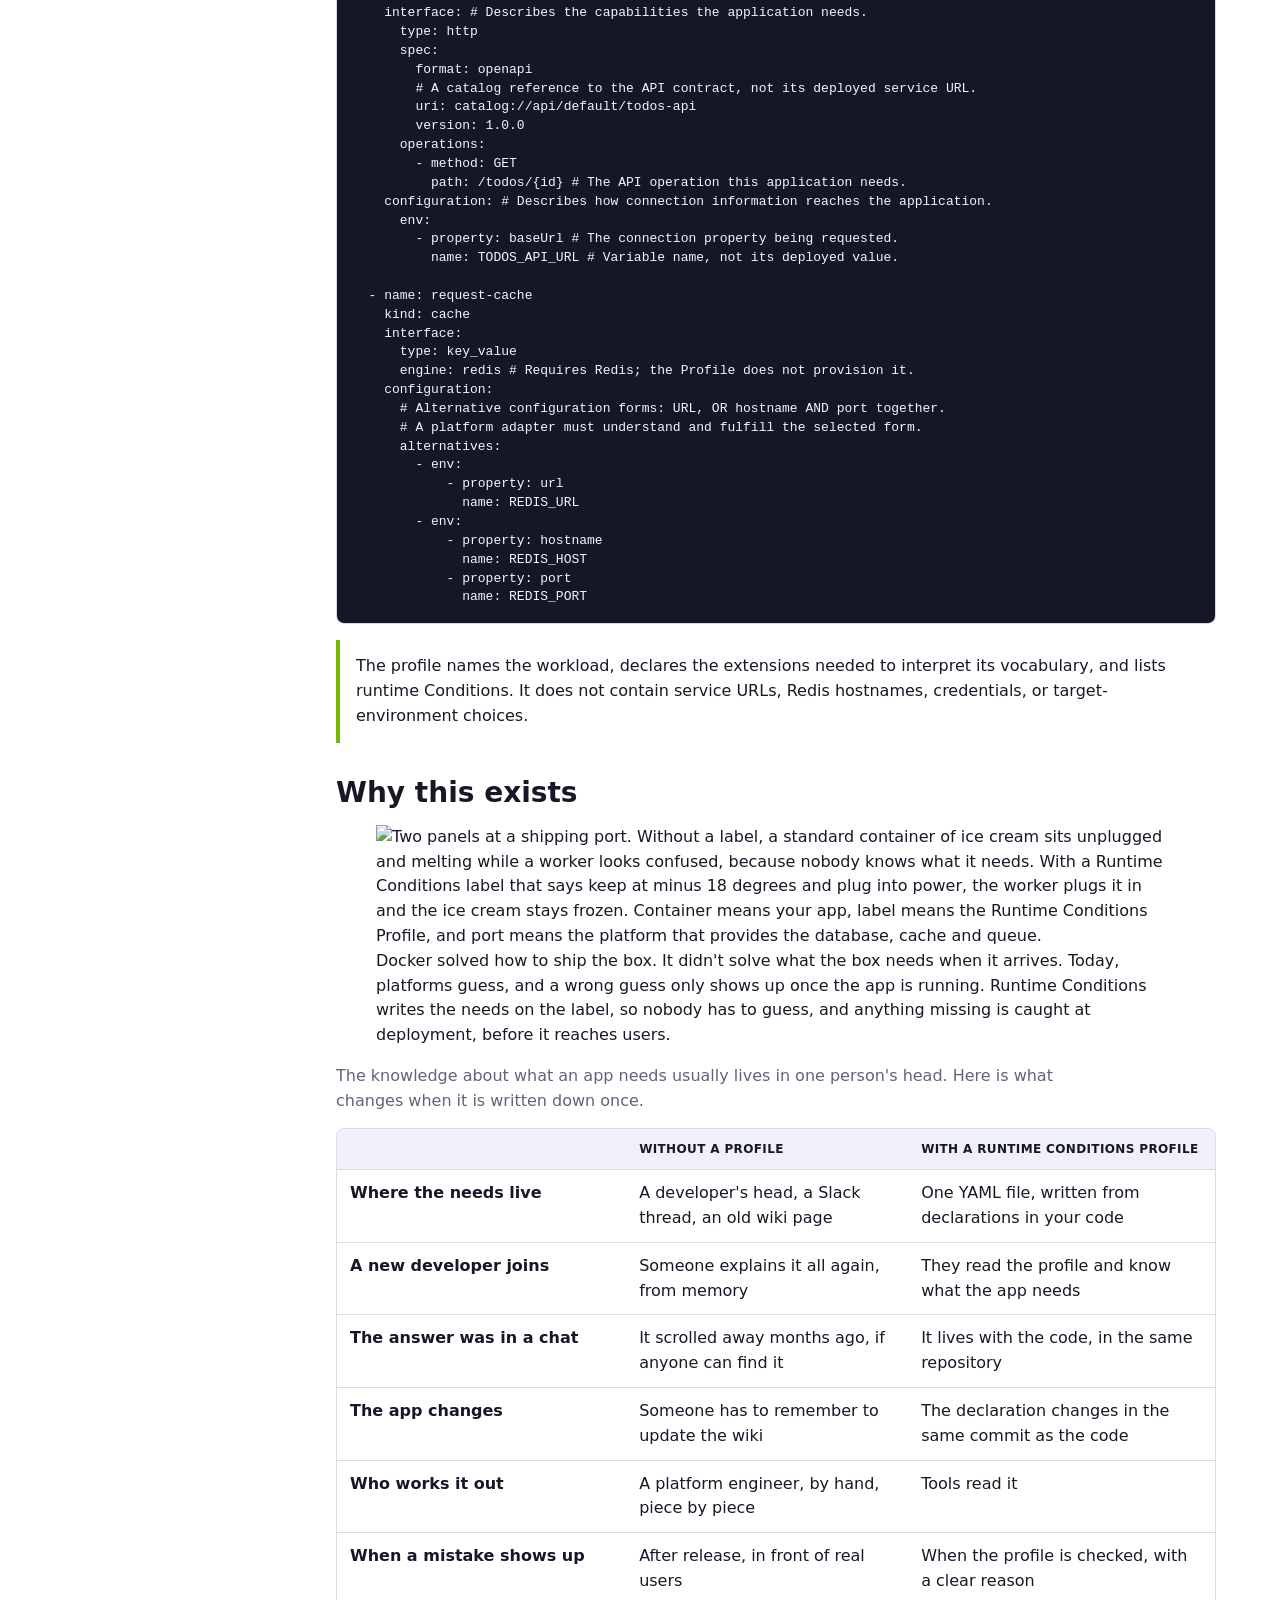
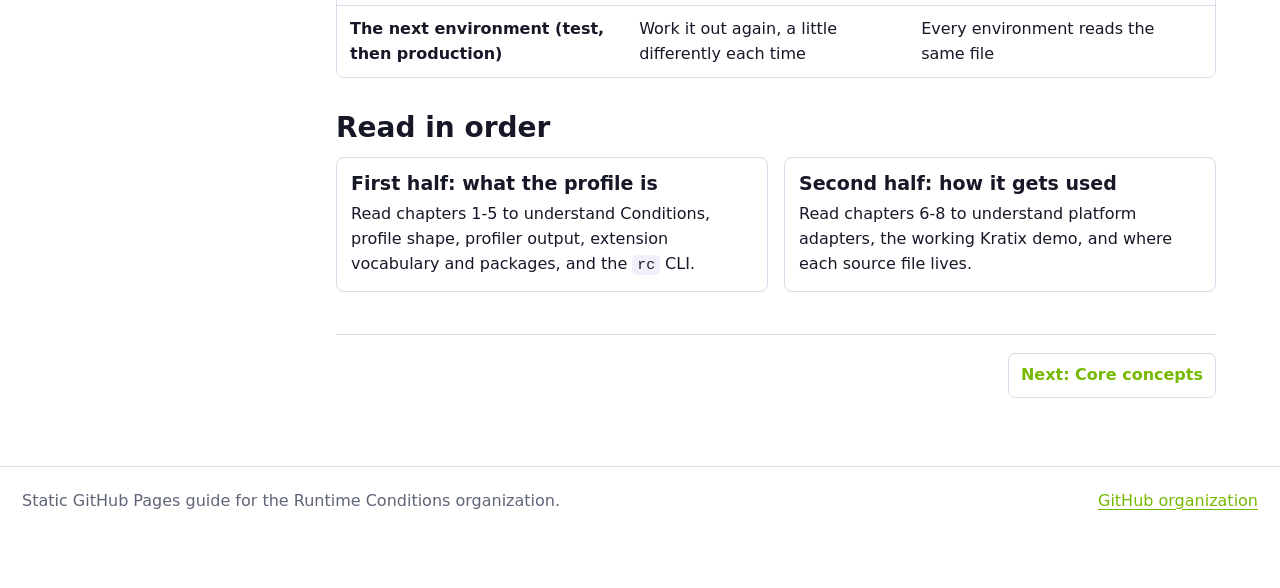
==== commit 555275c4: "docs: explain RC terms in the introductory profile example" ====
--- a/index.html
+++ b/index.html
@@ -5,12 +5,14 @@
     <meta name="viewport" content="width=device-width, initial-scale=1" />
     <title>Runtime Conditions Profile Guide</title>
     <meta name="description" content="Why Runtime Conditions exists, and a complete profile example, in one place." />
+    <link rel="icon" type="image/svg+xml" href="assets/runtime-conditions-icon.svg" />
     <link rel="stylesheet" href="assets/styles.css" />
+    <script src="assets/theme.js"></script>
   </head>
   <body>
     <header class="site-header">
       <div class="header-inner">
-        <a class="brand" href="index.html">Runtime Conditions</a>
+        <a class="brand" href="index.html"><img class="brand-logo" src="assets/runtime-conditions-logo.svg" width="165" height="56" alt="Runtime Conditions"></a>
         <nav class="top-links" aria-label="Top links">
           <a href="https://github.com/runtimeconditions/spec/blob/main/docs/sixth-draft.md" data-tip="Read the latest draft of the specification"><svg class="nav-icon" viewBox="0 0 24 24" width="16" height="16" fill="none" stroke="currentColor" stroke-width="2" stroke-linecap="round" stroke-linejoin="round" aria-hidden="true" focusable="false"><path d="M14 3H7a2 2 0 0 0-2 2v14a2 2 0 0 0 2 2h10a2 2 0 0 0 2-2V8z"/><path d="M14 3v5h5"/><path d="M9 13h6"/><path d="M9 17h6"/></svg><span>Current Draft</span></a>
           <a href="https://github.com/runtimeconditions/rc-demos/blob/main/README.md" data-tip="Run Runtime Conditions end to end on your own machine"><svg class="nav-icon" viewBox="0 0 24 24" width="16" height="16" fill="none" stroke="currentColor" stroke-width="2" stroke-linecap="round" stroke-linejoin="round" aria-hidden="true" focusable="false"><circle cx="12" cy="12" r="10"/><polygon points="10 8 16 12 10 16 10 8"/></svg><span>Run Demo</span></a>
@@ -30,9 +32,11 @@
           <li><a href="spec.html"><span class="num">02</span><span>Profile shape</span></a></li>
           <li><a href="developers.html"><span class="num">03</span><span>Code to profile</span></a></li>
           <li><a href="extensions.html"><span class="num">04</span><span>Extensions</span></a></li>
-          <li><a href="platform.html"><span class="num">05</span><span>Adapters</span></a></li>
-          <li><a href="demo.html"><span class="num">06</span><span>Run the demo</span></a></li>
-          <li><a href="reference.html"><span class="num">07</span><span>Reference</span></a></li>
+          <li><a href="cli.html"><span class="num">05</span><span>rc CLI</span></a></li>
+          <li><a href="platform.html"><span class="num">06</span><span>Adapters</span></a></li>
+          <li><a href="demo.html"><span class="num">07</span><span>Run the demo</span></a></li>
+          <li><a href="reference.html"><span class="num">08</span><span>Reference</span></a></li>
+          <li><a href="faq.html"><span class="num">09</span><span>FAQ</span></a></li>
         </ol>
       </aside>
 
@@ -40,18 +44,19 @@
         <p class="chapter-label">Start here</p>
         <h1 class="page-title">A guide to Runtime Conditions Profiles.</h1>
         <p class="intro">
-          Runtime Conditions Profiles describe the external runtime integrations one workload requires. This guide starts with examples, then walks into the spec, generator, extensions, adapter, and demo.
+          Runtime Conditions lets developers declare what an app needs to run, such as an API, a database, or a cache, in a machine-readable format. Start with a complete example, then see how a profile is written, how to generate one from your code with the <code>rc</code> CLI, and how a platform turns it into running infrastructure.
         </p>
-        <div class="note">
-          <p>Runtime Conditions is seeking adoption by an established parent project. These repositories are split for hands-on usability, review, demos, and implementation feedback; they are not intended to present Runtime Conditions as a standalone foundation or competing project.</p>
-        </div>
 
         <section class="section">
           <h2>The short version</h2>
+          <p class="short">Here is the whole idea in six steps, using the example below.</p>
           <ol class="step-list">
-            <li><span class="step-num">1</span><div><strong>Source code uses integrations.</strong><span>The demo app calls an HTTP API and Redis.</span></div></li>
-            <li><span class="step-num">2</span><div><strong>A generator emits a profile.</strong><span>The profile names requirements and environment variable names, not target values.</span></div></li>
-            <li><span class="step-num">3</span><div><strong>An adapter fulfills the profile.</strong><span>The Kratix demo maps Conditions to API catalog validation, Redis provisioning, env vars, and Kubernetes resources.</span></div></li>
+            <li><span class="step-num">1</span><div><strong>First, your app needs something.</strong><span>Maybe your app calls an HTTP API and a Redis cache.</span></div></li>
+            <li><span class="step-num">2</span><div><strong>With RC: you declare it in your code.</strong><span>A few lines using a package we provide. They do nothing when your app runs.</span></div></li>
+            <li><span class="step-num">3</span><div><strong>A tool reads your code.</strong><span>A profiler for Go, Java, Python, or TypeScript. Your app is never started.</span></div></li>
+            <li><span class="step-num">4</span><div><strong>Out comes a profile, automatically.</strong><span>A YAML file with names like <code>TODOS_API_URL</code> and <code>REDIS_URL</code>, and no passwords.</span></div></li>
+            <li><span class="step-num">5</span><div><strong>The platform team reads it.</strong><span>Now they know what to provide, with no guessing.</span></div></li>
+            <li><span class="step-num">6</span><div><strong>And it just works.</strong><span>In the example below, Redis is created, the API is checked, and both URLs reach your app.</span></div></li>
           </ol>
         </section>
 
@@ -63,42 +68,49 @@
               <a href="developers.html">Where this comes from</a>
             </div>
             <pre><code>apiVersion: runtimeconditions.io/v1alpha1
-kind: RuntimeConditionsProfile
+kind: RuntimeConditionsProfile # Describes what a workload needs at runtime.
 
 metadata:
   name: request-logger-http
 
+# The application these requirements belong to.
 workload:
   uri: github.com/runtimeconditions/rc-demos/apps/request-logger-http
   version: v0.1.0
 
+# Extensions define the Condition vocabulary and its validation rules.
+# These cover integration requirements and environment-variable configuration.
 extensions:
-  - https://runtimeconditions.io/extensions/rc/common-integrations/v1alpha1/runtimeconditions.extension.yaml
-  - https://runtimeconditions.io/extensions/rc/env-configuration/v1alpha1/runtimeconditions.extension.yaml
+  - https://runtimeconditions.io/extensions/rc/common-integrations:v1alpha2
+  - https://runtimeconditions.io/extensions/rc/env-configuration:v1alpha2
 
+# Each Condition describes one runtime requirement.
 conditions:
   - name: todos-api
-    kind: api
-    interface:
+    kind: api # Requirement category defined by the integration extension.
+    interface: # Describes the capabilities the application needs.
       type: http
       spec:
         format: openapi
+        # A catalog reference to the API contract, not its deployed service URL.
         uri: catalog://api/default/todos-api
         version: 1.0.0
       operations:
         - method: GET
-          path: /todos/{id}
-    configuration:
+          path: /todos/{id} # The API operation this application needs.
+    configuration: # Describes how connection information reaches the application.
       env:
-        - property: baseUrl
-          name: TODOS_API_URL
+        - property: baseUrl # The connection property being requested.
+          name: TODOS_API_URL # Variable name, not its deployed value.
 
   - name: request-cache
     kind: cache
     interface:
       type: key_value
-      engine: redis
+      engine: redis # Requires Redis; the Profile does not provision it.
     configuration:
+      # Alternative configuration forms: URL, OR hostname AND port together.
+      # A platform adapter must understand and fulfill the selected form.
       alternatives:
         - env:
             - property: url
@@ -116,41 +128,30 @@
 
         <section class="section">
           <h2>Why this exists</h2>
-          <p>
-            A developer's code needs ordinary things to work - somewhere to store files, somewhere to cache data, a way to call another team's API. None of that is unusual, and the code works fine wherever the developer first tries it. What's unusual is that this knowledge usually only lives in the developer's head, a Slack thread, or an outdated wiki page - never anywhere a machine can read it. So before anything can go live safely, a platform engineer has to dig through all of that by hand, piece it together, and set each need up separately: storage permissions here, a traffic rule there, a certificate somewhere else. Miss one, or get one slightly wrong, and nobody finds out until it's already broken in front of real users.
-          </p>
-          <p>
-            Then it has to happen all over again for the next environment - once for testing, once for the real thing - because none of it was ever connected back to a single source of truth.
-          </p>
-          <p>
-            A Runtime Conditions Profile writes that same intent down once, in plain, machine-readable form - "this needs storage," "this needs a cache," "this needs to call that API." The moment it's submitted, a check runs against it automatically, before the code ever gets a chance to run anywhere - so a missing or invalid requirement is rejected right there, with a clear reason, instead of shipping quietly and breaking later. Once it's accepted, every environment can read that same declaration and fulfill it on its own. Nobody re-derives the same fact by hand, differently, every time.
-          </p>
-        </section>
-
-        <section class="section">
-          <h2>Yes, it's different from Docker Compose</h2>
-          <p>
-            A lot of teams already write a <code>compose.yaml</code> to describe how their services fit together, so it's a fair question: isn't that the same thing?
-          </p>
-          <p>
-            Not quite. A <code>compose.yaml</code> describes a specific, already-decided implementation - this exact Postgres image, on this exact port, wired up this exact way. Someone reading it still has to reverse-engineer the actual intent behind it: does this really have to be Postgres, or would any relational database work? What about a dependency that has no image at all, like another team's API? You can fake it with a mock, but now whoever's reading your compose file has to guess what that mock is even standing in for.
-          </p>
-          <p>
-            A Runtime Conditions Profile goes the other way around. It never describes a specific implementation - it describes the plain intent: "this needs a cache." It's not tied to any one image, port, or vendor, which is exactly why a platform team can decide the real implementation later, and can change it without the developer rewriting anything. And because the intent is written down cleanly in one place, you could generate a <code>compose.yaml</code> from a Runtime Conditions Profile for local development. Going the other way - guessing a profile out of a compose file - is a lot harder, because the intent was never written down to begin with.
-          </p>
-        </section>
-
-        <section class="section">
-          <h2>How this fits with tools like Radius, Crossplane, and Kratix</h2>
-          <p>
-            There's a whole category of platform tools already doing real work here - Radius, Score, Porter, Crossplane, Sveltos, Kratix, and others. It's fair to ask where Runtime Conditions fits next to them.
-          </p>
-          <p>
-            The honest answer: it's less about being different from them, and more about how it fits into them. Every one of those tools starts from the same assumption - that you already know what a workload needs before you hand it to them. They're excellent at taking a known requirement and provisioning or wiring up the real thing. What none of them really solve is the step before that: capturing what a workload needs in the first place, in a plain, portable, machine-readable way, written down once by the person who actually knows the answer - the developer.
-          </p>
-          <p>
-            That's the gap a Runtime Conditions Profile fills. It's not a replacement for Radius or Kratix or any tool like them - it's the starting point they all assume you already have. A profile like "this needs storage," "this needs a cache," "this needs to call that API" is exactly the kind of input these tools are built to consume. Runtime Conditions isn't competing for the same job; it's producing the input that job has always needed someone to write down by hand.
-          </p>
+          <figure class="figure">
+            <picture>
+              <source srcset="assets/runtime-conditions-in-a-nutshell.webp" type="image/webp">
+              <img src="assets/runtime-conditions-in-a-nutshell.jpg" width="1600" height="893" loading="lazy" alt="Two panels at a shipping port. Without a label, a standard container of ice cream sits unplugged and melting while a worker looks confused, because nobody knows what it needs. With a Runtime Conditions label that says keep at minus 18 degrees and plug into power, the worker plugs it in and the ice cream stays frozen. Container means your app, label means the Runtime Conditions Profile, and port means the platform that provides the database, cache and queue.">
+            </picture>
+            <figcaption>
+              Docker solved how to ship the box. It didn't solve what the box needs when it arrives. Today, platforms guess, and a wrong guess only shows up once the app is running. Runtime Conditions writes the needs on the label, so nobody has to guess, and anything missing is caught at deployment, before it reaches users.
+            </figcaption>
+          </figure>
+          <p class="short">The knowledge about what an app needs usually lives in one person's head. Here is what changes when it is written down once.</p>
+          <div class="table-wrap">
+            <table>
+              <thead><tr><th></th><th>Without a profile</th><th>With a Runtime Conditions Profile</th></tr></thead>
+              <tbody>
+<tr><td><strong>Where the needs live</strong></td><td>A developer's head, a Slack thread, an old wiki page</td><td>One YAML file, written from declarations in your code</td></tr>
+<tr><td><strong>A new developer joins</strong></td><td>Someone explains it all again, from memory</td><td>They read the profile and know what the app needs</td></tr>
+<tr><td><strong>The answer was in a chat</strong></td><td>It scrolled away months ago, if anyone can find it</td><td>It lives with the code, in the same repository</td></tr>
+<tr><td><strong>The app changes</strong></td><td>Someone has to remember to update the wiki</td><td>The declaration changes in the same commit as the code</td></tr>
+<tr><td><strong>Who works it out</strong></td><td>A platform engineer, by hand, piece by piece</td><td>Tools read it</td></tr>
+<tr><td><strong>When a mistake shows up</strong></td><td>After release, in front of real users</td><td>When the profile is checked, with a clear reason</td></tr>
+<tr><td><strong>The next environment (test, then production)</strong></td><td>Work it out again, a little differently each time</td><td>Every environment reads the same file</td></tr>
+              </tbody>
+            </table>
+          </div>
         </section>
 
         <section class="section">
@@ -158,7 +159,7 @@
           <div class="two-col">
             <div class="mini-card">
               <h3>First half: what the profile is</h3>
-              <p>Read chapters 2-5 to understand Conditions, profile shape, generator output, and extension vocabulary.</p>
+              <p>Read chapters 1-5 to understand Conditions, profile shape, profiler output, extension vocabulary and packages, and the <code>rc</code> CLI.</p>
             </div>
             <div class="mini-card">
               <h3>Second half: how it gets used</h3>
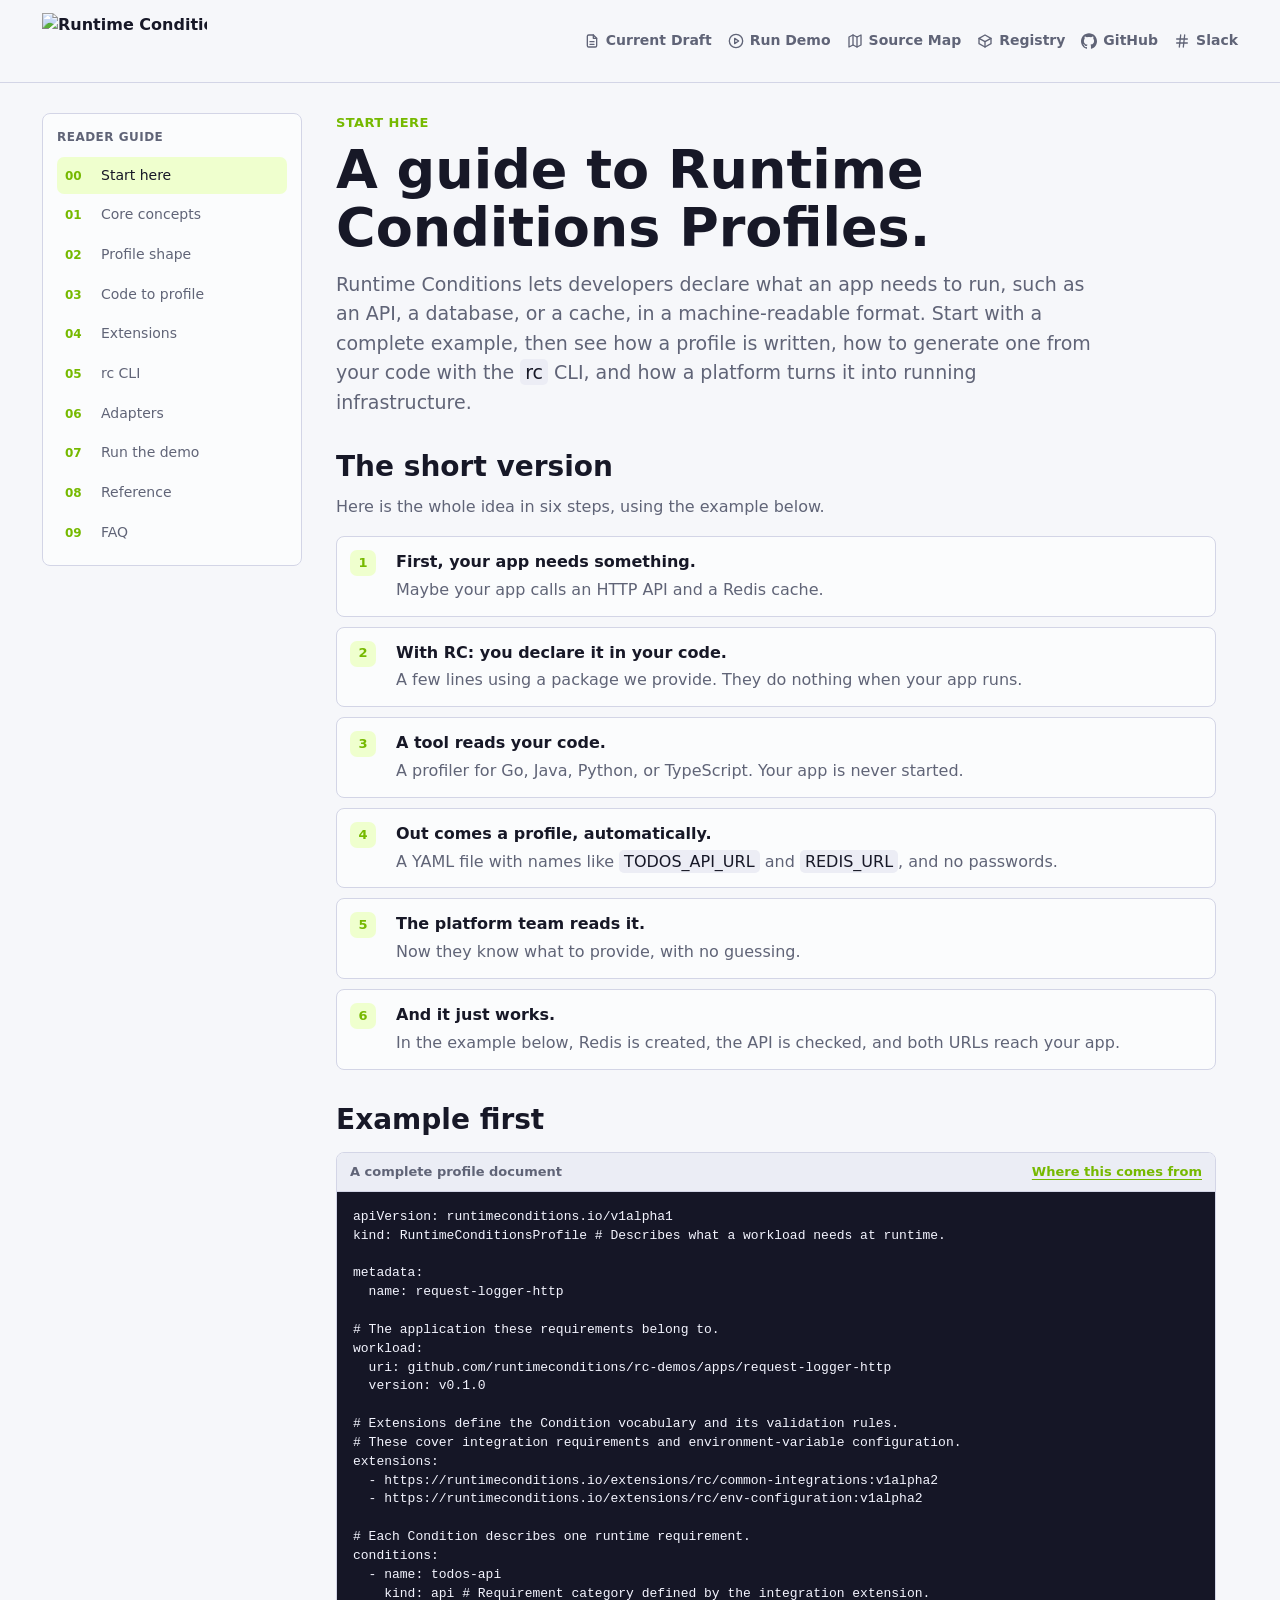
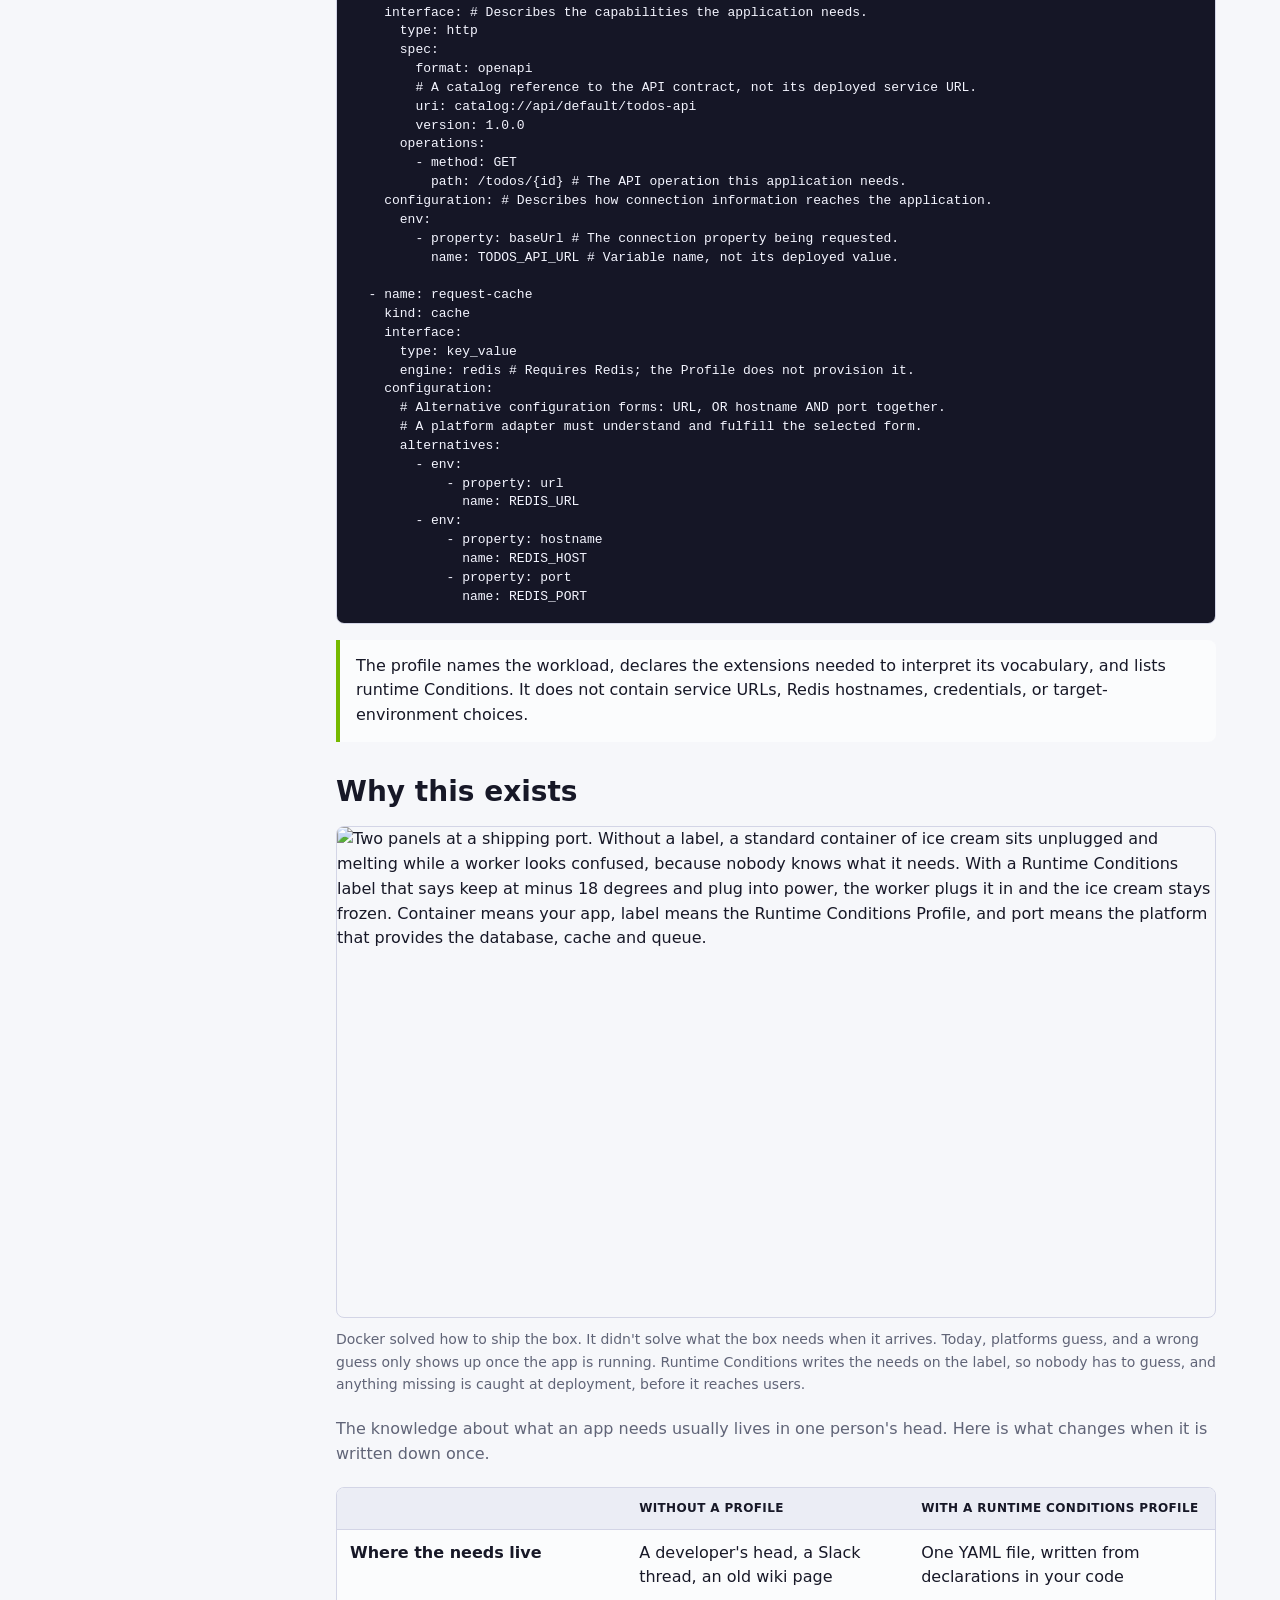
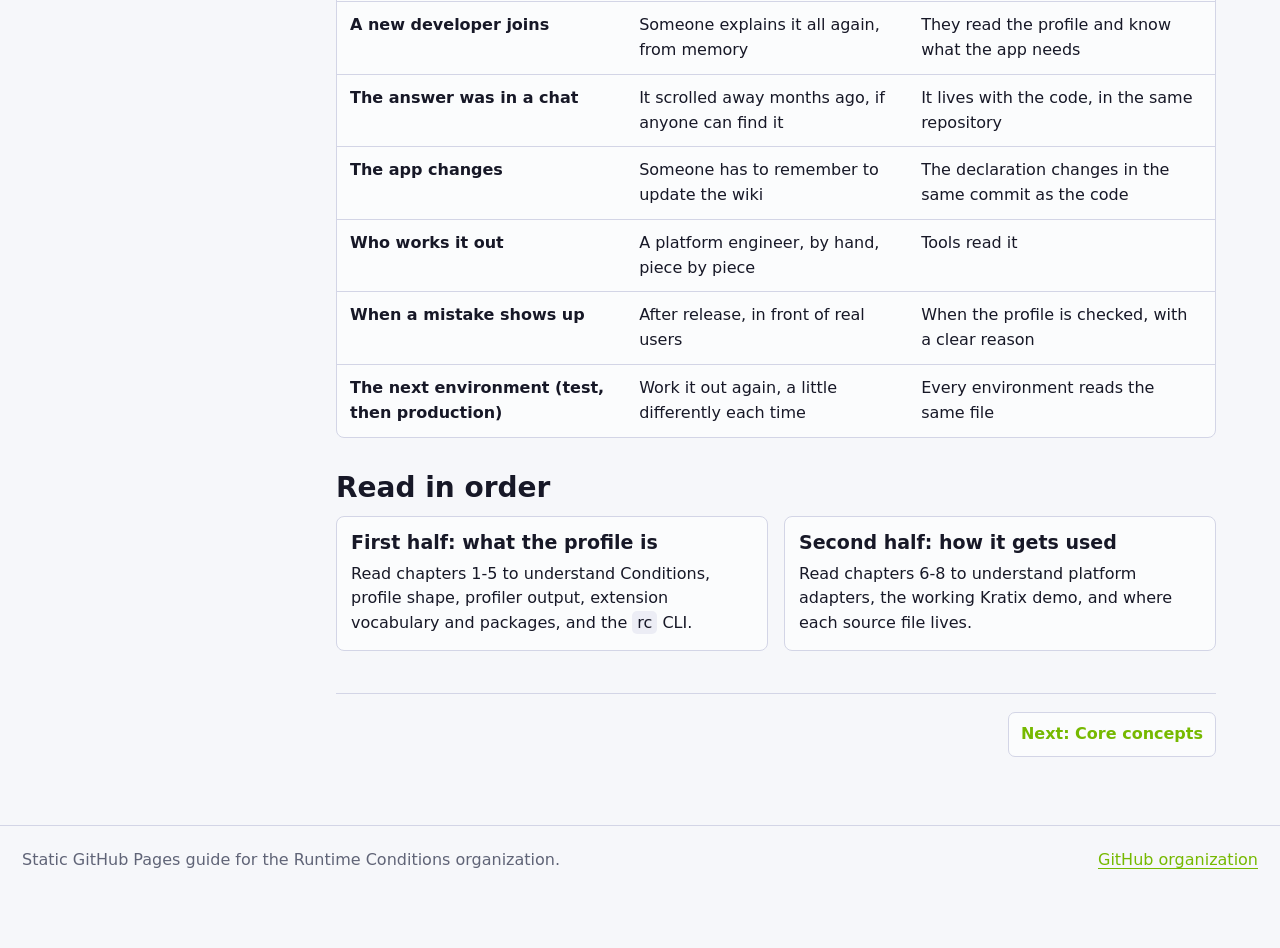
==== commit cd793ba8: "Merge pull request #14 from HarshPopat23/docs/comment-start-here-profile docs: explain RC terms in t" ====
--- a/index.html
+++ b/index.html
@@ -17,6 +17,7 @@
           <a href="https://github.com/runtimeconditions/spec/blob/main/docs/sixth-draft.md" data-tip="Read the latest draft of the specification"><svg class="nav-icon" viewBox="0 0 24 24" width="16" height="16" fill="none" stroke="currentColor" stroke-width="2" stroke-linecap="round" stroke-linejoin="round" aria-hidden="true" focusable="false"><path d="M14 3H7a2 2 0 0 0-2 2v14a2 2 0 0 0 2 2h10a2 2 0 0 0 2-2V8z"/><path d="M14 3v5h5"/><path d="M9 13h6"/><path d="M9 17h6"/></svg><span>Current Draft</span></a>
           <a href="https://github.com/runtimeconditions/rc-demos/blob/main/README.md" data-tip="Run Runtime Conditions end to end on your own machine"><svg class="nav-icon" viewBox="0 0 24 24" width="16" height="16" fill="none" stroke="currentColor" stroke-width="2" stroke-linecap="round" stroke-linejoin="round" aria-hidden="true" focusable="false"><circle cx="12" cy="12" r="10"/><polygon points="10 8 16 12 10 16 10 8"/></svg><span>Run Demo</span></a>
           <a href="reference.html" data-tip="See where each part of this guide comes from in the source repositories"><svg class="nav-icon" viewBox="0 0 24 24" width="16" height="16" fill="none" stroke="currentColor" stroke-width="2" stroke-linecap="round" stroke-linejoin="round" aria-hidden="true" focusable="false"><path d="M3 6l6-3 6 3 6-3v15l-6 3-6-3-6 3z"/><path d="M9 3v15"/><path d="M15 6v15"/></svg><span>Source Map</span></a>
+          <a href="https://extensions.runtimeconditions.io/" data-tip="Browse every extension and its Go, Python, TypeScript and Java packages"><svg class="nav-icon" viewBox="0 0 24 24" width="16" height="16" fill="none" stroke="currentColor" stroke-width="2" stroke-linecap="round" stroke-linejoin="round" aria-hidden="true" focusable="false"><path d="M21 8l-9-5-9 5 9 5 9-5z"/><path d="M3 8v8l9 5 9-5V8"/><path d="M12 13v8"/></svg><span>Registry</span></a>
           <a href="https://github.com/runtimeconditions" data-tip="Browse the Runtime Conditions repositories on GitHub"><svg class="nav-icon" viewBox="0 0 24 24" width="16" height="16" fill="currentColor" aria-hidden="true" focusable="false"><path d="M12 .297c-6.63 0-12 5.373-12 12 0 5.303 3.438 9.8 8.205 11.385.6.113.82-.258.82-.577 0-.285-.01-1.04-.015-2.04-3.338.724-4.042-1.61-4.042-1.61C4.422 18.07 3.633 17.7 3.633 17.7c-1.087-.744.084-.729.084-.729 1.205.084 1.838 1.236 1.838 1.236 1.07 1.835 2.809 1.305 3.495.998.108-.776.417-1.305.76-1.605-2.665-.3-5.466-1.332-5.466-5.93 0-1.31.465-2.38 1.235-3.22-.135-.303-.54-1.523.105-3.176 0 0 1.005-.322 3.3 1.23.96-.267 1.98-.399 3-.405 1.02.006 2.04.138 3 .405 2.28-1.552 3.285-1.23 3.285-1.23.645 1.653.24 2.873.12 3.176.765.84 1.23 1.91 1.23 3.22 0 4.61-2.805 5.625-5.475 5.92.42.36.81 1.096.81 2.22 0 1.606-.015 2.896-.015 3.286 0 .315.21.69.825.57C20.565 22.092 24 17.592 24 12.297c0-6.627-5.373-12-12-12"/></svg><span>GitHub</span></a>
           <a href="https://cloud-native.slack.com/archives/C0C0R4M65FZ" data-tip="Join the conversation on the CNCF Slack"><svg class="nav-icon" viewBox="0 0 24 24" width="16" height="16" fill="none" stroke="currentColor" stroke-width="2" stroke-linecap="round" stroke-linejoin="round" aria-hidden="true" focusable="false"><path d="M4 9h16"/><path d="M4 15h16"/><path d="M10 3L8 21"/><path d="M16 3l-2 18"/></svg><span>Slack</span></a>
         </nav>
--- a/assets/styles.css
+++ b/assets/styles.css
@@ -1,11 +1,14 @@
 :root {
   color-scheme: light;
-  /* --bg: #f7f7fb; */
-  --surface: #ffffff;
-  --surface-2: #f0f1f8;
+  /* --light-level (0 to 100) is set by the slider in the header: 0 is pure white, 100 the softest off-white. */
+  --bg: color-mix(in srgb, #ffffff, #e9ebf3 calc(var(--light-level) * 1%));
+  --header-bg: color-mix(in srgb, var(--bg) 96%, transparent);
+  --chip-bg: color-mix(in srgb, #f2f3f9, #e3e5f0 calc(var(--light-level) * 1%));
+  --surface: color-mix(in srgb, #ffffff, #f6f7fb calc(var(--light-level) * 1%));
+  --surface-2: color-mix(in srgb, #f0f1f8, #e4e6f1 calc(var(--light-level) * 1%));
   --ink: #171827;
   --muted: #606477;
-  --line: #d9dbea;
+  --line: color-mix(in srgb, #d9dbea, #c9ccdf calc(var(--light-level) * 1%));
   --accent: #76b900;
   --accent-2: #4f8f00;
   --accent-soft: #efffce;
@@ -20,9 +23,85 @@
   --code-type: #7dd3fc;
   --code-func: #f0abfc;
   --radius: 8px;
+  --dark-level: 40;
+  --light-level: 40;
   font-family:
     Inter, ui-sans-serif, system-ui, -apple-system, BlinkMacSystemFont, "Segoe UI",
     sans-serif;
+}
+
+/* Dark theme: follows the system until the reader picks one with the toggle in the header. */
+@media (prefers-color-scheme: dark) {
+  :root:not([data-theme="light"]) {
+    color-scheme: dark;
+    /* --dark-level (0 to 100) is set by the slider in the header: 0 is the darkest, 100 the lightest. */
+    --bg: color-mix(in srgb, #0d0e18, #2e3150 calc(var(--dark-level) * 1%));
+    --header-bg: color-mix(in srgb, var(--bg) 92%, transparent);
+    --chip-bg: color-mix(in srgb, #1e2037, #474b72 calc(var(--dark-level) * 1%));
+    --surface: color-mix(in srgb, #151625, #383b5c calc(var(--dark-level) * 1%));
+    --surface-2: color-mix(in srgb, #1c1d31, #41446a calc(var(--dark-level) * 1%));
+    --ink: #eceef9;
+    --muted: #aaaec7;
+    --line: color-mix(in srgb, #2a2c45, #55597f calc(var(--dark-level) * 1%));
+    --accent-2: #8cd11d;
+    --accent-soft: rgba(118, 185, 0, 0.15);
+    --accent-ink: #cfee94;
+    --code-bg: color-mix(in srgb, #090a13, #1e2038 calc(var(--dark-level) * 1%));
+  }
+}
+
+:root[data-theme="dark"] {
+  color-scheme: dark;
+  /* --dark-level (0 to 100) is set by the slider in the header: 0 is the darkest, 100 the lightest. */
+  --bg: color-mix(in srgb, #0d0e18, #2e3150 calc(var(--dark-level) * 1%));
+  --header-bg: color-mix(in srgb, var(--bg) 92%, transparent);
+  --chip-bg: color-mix(in srgb, #1e2037, #474b72 calc(var(--dark-level) * 1%));
+  --surface: color-mix(in srgb, #151625, #383b5c calc(var(--dark-level) * 1%));
+  --surface-2: color-mix(in srgb, #1c1d31, #41446a calc(var(--dark-level) * 1%));
+  --ink: #eceef9;
+  --muted: #aaaec7;
+  --line: color-mix(in srgb, #2a2c45, #55597f calc(var(--dark-level) * 1%));
+  --accent-2: #8cd11d;
+  --accent-soft: rgba(118, 185, 0, 0.15);
+  --accent-ink: #cfee94;
+  --code-bg: color-mix(in srgb, #090a13, #1e2038 calc(var(--dark-level) * 1%));
+}
+
+.theme-toggle {
+  display: inline-flex;
+  align-items: center;
+  gap: 6px;
+  padding: 0;
+  border: 0;
+  background: none;
+  color: var(--muted);
+  font: inherit;
+  font-weight: 650;
+  cursor: pointer;
+}
+
+.theme-toggle:hover,
+.theme-toggle:focus-visible {
+  color: var(--accent-2);
+}
+
+.theme-toggle .icon-sun,
+:root[data-theme="dark"] .theme-toggle .icon-moon {
+  display: none;
+}
+
+:root[data-theme="dark"] .theme-toggle .icon-sun {
+  display: block;
+}
+
+@media (prefers-color-scheme: dark) {
+  :root:not([data-theme="light"]) .theme-toggle .icon-moon {
+    display: none;
+  }
+
+  :root:not([data-theme="light"]) .theme-toggle .icon-sun {
+    display: block;
+  }
 }
 
 * {
@@ -38,6 +117,11 @@
   background: var(--bg);
   color: var(--ink);
   line-height: 1.55;
+  /* Keeps the footer at the bottom of the window on short pages. */
+  min-height: 100vh;
+  min-height: 100dvh;
+  display: flex;
+  flex-direction: column;
 }
 
 a {
@@ -52,7 +136,7 @@
 
 .site-header {
   border-bottom: 1px solid var(--line);
-  background: rgba(247, 247, 251, 0.96);
+  background: var(--header-bg);
   backdrop-filter: blur(10px);
   position: sticky;
   top: 0;
@@ -79,6 +163,13 @@
   white-space: nowrap;
 }
 
+.brand-logo {
+  display: block;
+  width: auto;
+  height: 56px;
+  flex: none;
+}
+
 .top-links {
   display: flex;
   flex-wrap: wrap;
@@ -106,7 +197,7 @@
   flex: none;
 }
 
-.top-links a[data-tip]::after {
+.top-links :is(a, button)[data-tip]::after {
   content: attr(data-tip);
   position: absolute;
   top: calc(100% + 10px);
@@ -128,25 +219,27 @@
   transition: opacity 0.14s ease, transform 0.14s ease;
 }
 
-.top-links a[data-tip]:hover::after,
-.top-links a[data-tip]:focus-visible::after {
+.top-links :is(a, button)[data-tip]:hover::after,
+.top-links :is(a, button)[data-tip]:focus-visible::after {
   opacity: 1;
   transform: none;
 }
 
 @media (hover: none) {
-  .top-links a[data-tip]::after {
+  .top-links :is(a, button)[data-tip]::after {
     display: none;
   }
 }
 
 @media (prefers-reduced-motion: reduce) {
-  .top-links a[data-tip]::after {
+  .top-links :is(a, button)[data-tip]::after {
     transition: none;
   }
 }
 
 .guide-layout {
+  flex: 1 0 auto;
+  width: 100%;
   max-width: 1240px;
   margin: 0 auto;
   display: grid;
@@ -157,7 +250,10 @@
 
 .sidebar {
   position: sticky;
-  top: 74px;
+  /* Below the sticky header, which is about 83px tall with the logo. */
+  top: 100px;
+  max-height: calc(100vh - 116px);
+  overflow-y: auto;
   align-self: start;
   border: 1px solid var(--line);
   border-radius: var(--radius);
@@ -257,7 +353,6 @@
 
 .short {
   color: var(--muted);
-  max-width: 720px;
 }
 
 .example {
@@ -333,9 +428,11 @@
 :not(pre) > code {
   padding: 2px 5px;
   border-radius: 5px;
-  background: var(--surface-2);
+  background: var(--chip-bg);
   color: var(--ink);
-  font-size: 0.92em;
+  /* Highlighted words in a sentence keep the sentence's font; only code blocks use the monospace face. */
+  font-family: inherit;
+  font-size: inherit;
 }
 
 .note {
@@ -346,6 +443,73 @@
 }
 
 .note p:last-child {
+  margin-bottom: 0;
+}
+
+/* FAQ: each question is closed until the reader opens it. */
+.faq-list {
+  display: grid;
+  gap: 12px;
+  margin: 28px 0 34px;
+}
+
+.faq-item {
+  border: 1px solid var(--line);
+  border-radius: var(--radius);
+  background: var(--surface);
+}
+
+.faq-item summary {
+  display: flex;
+  align-items: center;
+  justify-content: space-between;
+  gap: 16px;
+  padding: 18px 20px;
+  cursor: pointer;
+  list-style: none;
+}
+
+.faq-item summary::-webkit-details-marker {
+  display: none;
+}
+
+.faq-item summary::after {
+  content: "";
+  flex: none;
+  width: 10px;
+  height: 10px;
+  border-right: 2px solid var(--muted);
+  border-bottom: 2px solid var(--muted);
+  transform: rotate(45deg);
+  transition: transform 0.3s cubic-bezier(0.4, 0, 0.2, 1);
+}
+
+.faq-item[open] summary::after {
+  transform: rotate(-135deg);
+}
+
+.faq-item summary:hover h2 {
+  color: var(--accent-2);
+}
+
+.faq-item summary:focus-visible {
+  outline: 2px solid var(--accent);
+  outline-offset: 2px;
+  border-radius: var(--radius);
+}
+
+.faq-item summary h2 {
+  margin: 0;
+  font-size: 20px;
+  line-height: 1.3;
+}
+
+.faq-body {
+  box-sizing: border-box;
+  padding: 0 20px 20px;
+}
+
+.faq-body > :last-child {
   margin-bottom: 0;
 }
 
@@ -521,7 +685,7 @@
   }
 
   .guide-layout {
-    grid-template-columns: 1fr;
+    grid-template-columns: minmax(0, 1fr);
     gap: 22px;
   }
 
@@ -567,3 +731,162 @@
     flex-direction: column;
   }
 }
+
+/* Core concepts: where a profile sits among the tools around it */
+.chain {
+  display: flex;
+  align-items: center;
+  gap: 12px;
+  margin: 26px 0;
+}
+
+.chain span {
+  flex: 1;
+  padding: 14px 12px;
+  border: 1px solid var(--line);
+  border-radius: var(--radius);
+  background: var(--surface);
+  font-size: 15px;
+  font-weight: 650;
+  text-align: center;
+}
+
+.table-wrap + .short,
+.example + .table-wrap,
+.example + .short,
+.short + .example,
+.short + .table-wrap {
+  margin-top: 20px;
+}
+
+.example + .example,
+.example + .short + .example {
+  margin-top: 20px;
+}
+
+@media (max-width: 700px) {
+  .chain {
+    flex-direction: column;
+  }
+
+  .chain span {
+    flex: none;
+    width: 100%;
+  }
+
+  .chain i {
+    transform: rotate(90deg);
+  }
+}
+
+.chain span.on {
+  border-color: var(--accent);
+  background: var(--accent-soft);
+  color: var(--accent-ink);
+}
+
+.chain i {
+  color: var(--accent);
+  font-style: normal;
+  font-weight: 800;
+}
+
+/* Code to profile: one tab for each language */
+.tab-list {
+  display: flex;
+  flex-wrap: wrap;
+  gap: 6px;
+  margin-bottom: 18px;
+  border-bottom: 1px solid var(--line);
+}
+
+.tab-list [role="tab"] {
+  margin-bottom: -1px;
+  padding: 9px 16px;
+  border: 1px solid transparent;
+  border-radius: var(--radius) var(--radius) 0 0;
+  background: none;
+  color: var(--muted);
+  font: inherit;
+  font-weight: 700;
+  cursor: pointer;
+}
+
+.tab-list [role="tab"]:hover {
+  color: var(--accent-2);
+}
+
+.tab-list [role="tab"][aria-selected="true"] {
+  border-color: var(--line);
+  border-bottom-color: var(--bg);
+  background: var(--bg);
+  color: var(--ink);
+}
+
+.tabs:not(.with-tabs) .tab-list {
+  display: none;
+}
+
+.tab-panel h3 {
+  margin: 22px 0 8px;
+  font-size: 17px;
+}
+
+.tab-panel h3:first-child {
+  margin-top: 0;
+}
+
+.tab-panel .example {
+  margin: 10px 0 14px;
+}
+
+/* Install commands, one under another */
+.cmds div {
+  margin: 0 0 8px;
+}
+
+.cmds div:last-child {
+  margin-bottom: 0;
+}
+
+.cmds code {
+  display: inline-block;
+  max-width: 100%;
+  overflow-wrap: anywhere;
+}
+
+.cmds .cmd-note {
+  color: var(--muted);
+  font-size: 14px;
+}
+
+td.cmds {
+  width: 46%;
+}
+
+/* Brightness slider: sets the dark level in the dark theme and the light level in the light theme. */
+.theme-level {
+  display: inline-block;
+  width: 72px;
+  accent-color: var(--accent);
+  cursor: pointer;
+}
+
+.figure {
+  margin: 18px 0 22px;
+}
+
+.figure img {
+  display: block;
+  width: 100%;
+  height: auto;
+  border: 1px solid var(--line);
+  border-radius: var(--radius);
+}
+
+.figure figcaption {
+  margin-top: 10px;
+  color: var(--muted);
+  font-size: 14px;
+  line-height: 1.6;
+}
